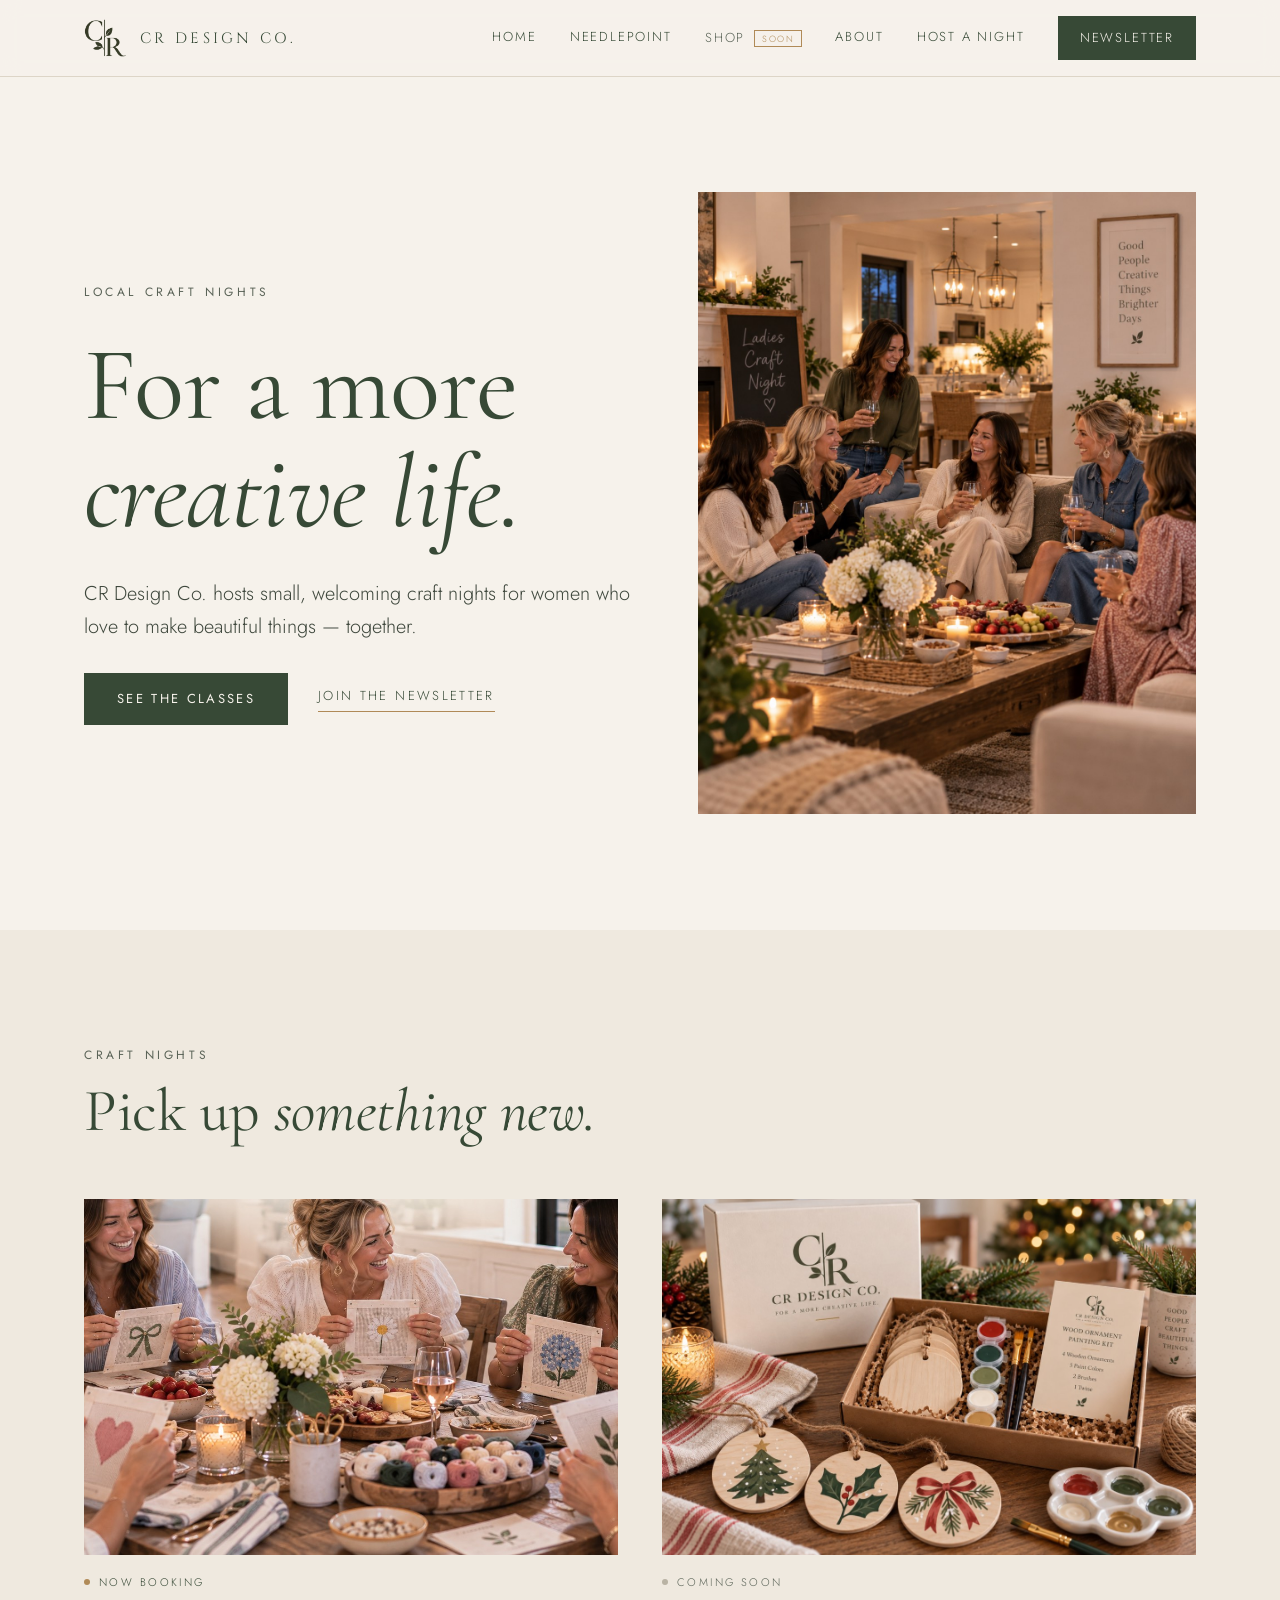
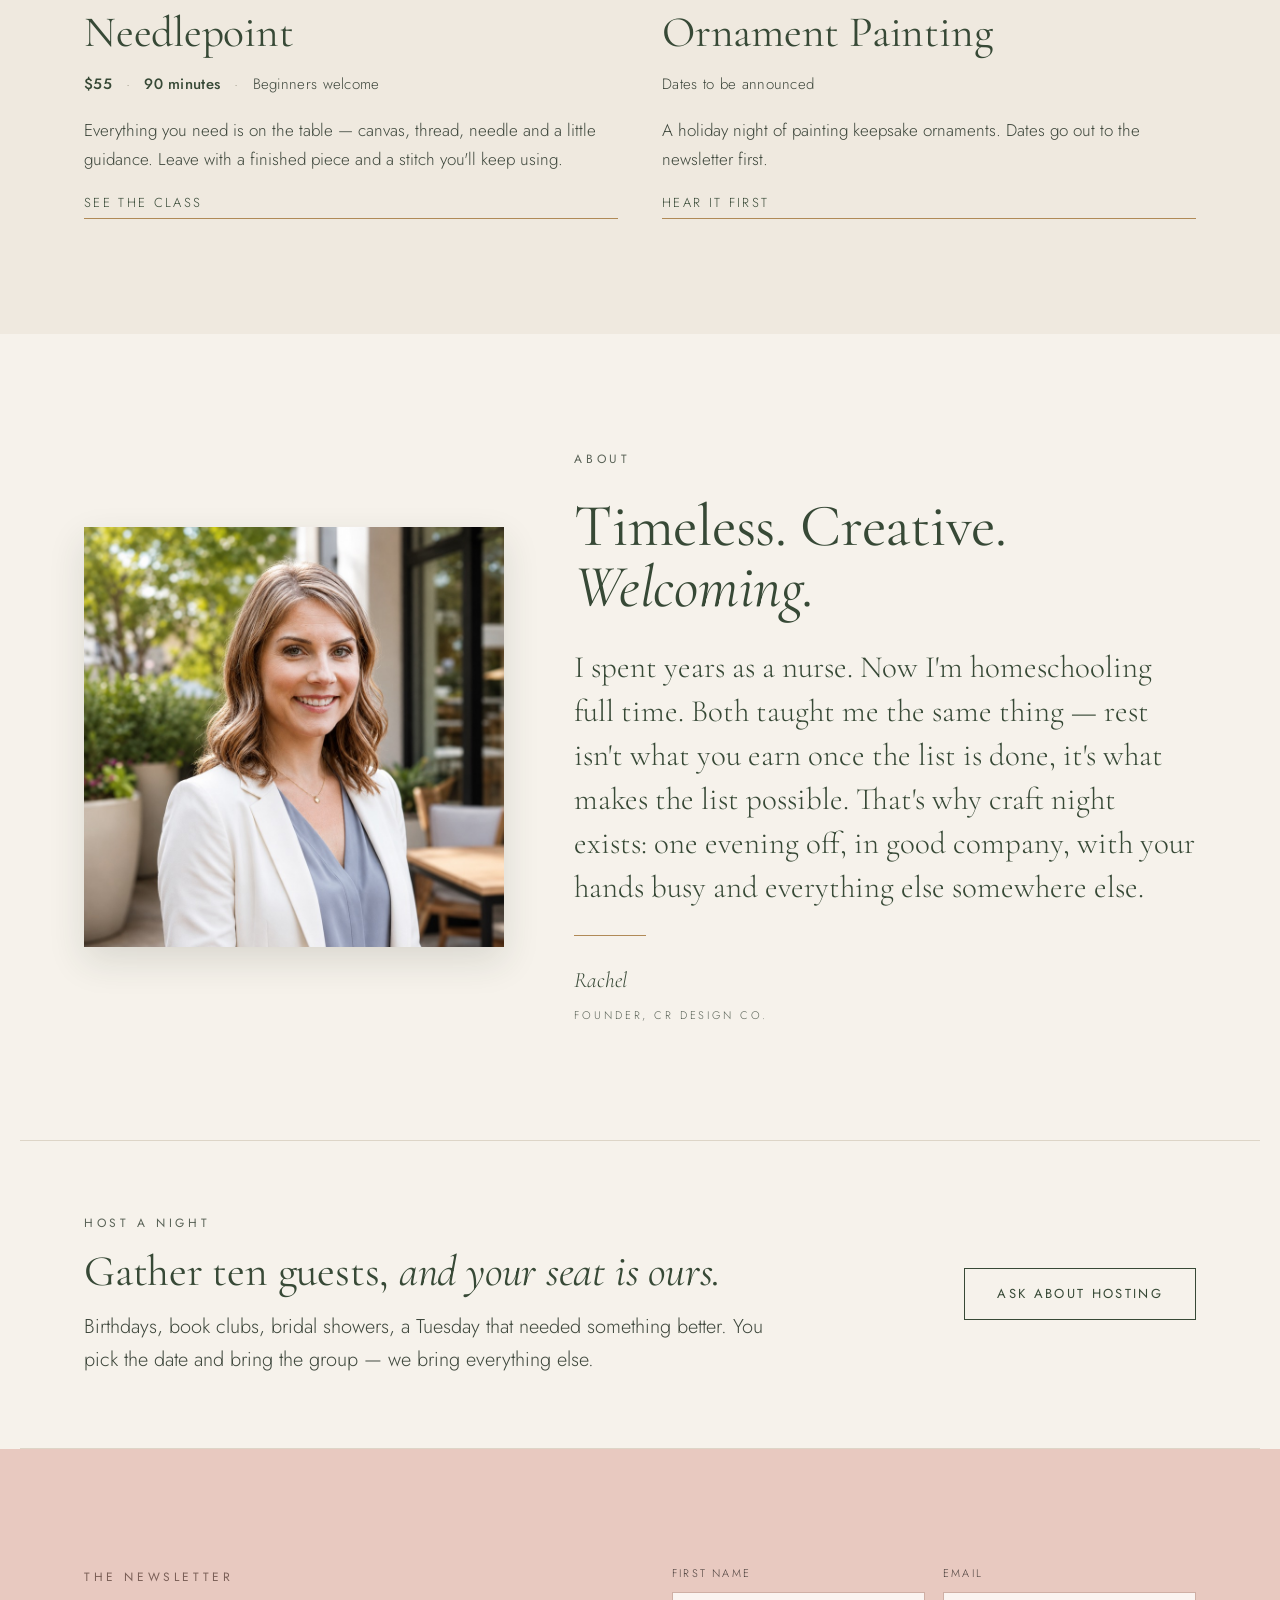
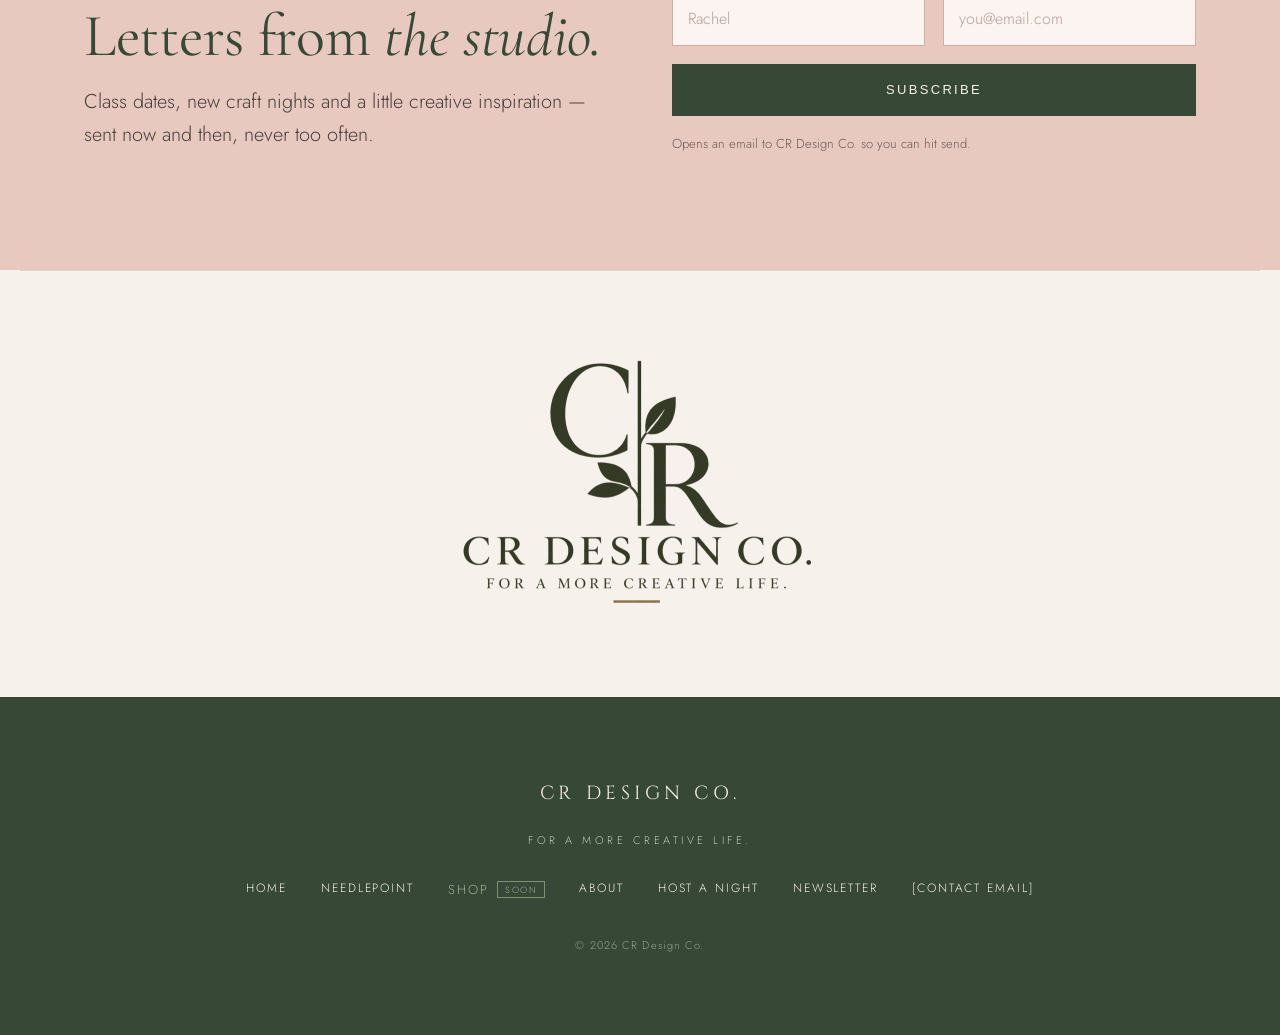
==== index.html @ 6b15c964 "Class is 90 minutes, not 2 hours Eight places, including both meta descriptions — those feed Google " ====
<!doctype html>
<html lang="en">
<head>
<meta charset="utf-8">
<meta name="viewport" content="width=device-width, initial-scale=1, viewport-fit=cover">
<meta name="description" content="CR Design Co. hosts small, welcoming craft nights for women who love to make beautiful things together. Needlepoint classes now booking.">
<link rel="icon" href="assets/logo-mark.png">
<meta property="og:title" content="CR Design Co.">
<meta property="og:description" content="Craft nights for a more creative life. Needlepoint classes now booking.">
<meta property="og:image" content="assets/logo-full.png">
<meta property="og:type" content="website">
<style>
  :root{
    color-scheme:light;
    padding-top:env(safe-area-inset-top,0px);
    padding-bottom:env(safe-area-inset-bottom,0px);
  }
  body{margin:0}
  img{max-width:100%}
  [hidden]{display:none!important}
</style>
<title>CR Design Co.</title>
<link rel="preconnect" href="https://fonts.googleapis.com">
<link rel="preconnect" href="https://fonts.gstatic.com" crossorigin>
<link rel="stylesheet" href="https://fonts.googleapis.com/css2?family=Cinzel:wght@400;500;600&family=Cormorant+Garamond:ital,wght@0,300;0,400;0,500;1,300;1,400&family=Jost:wght@300;400;500&display=swap">

<link rel="stylesheet" href="assets/site.css">
</head>
<body>
<header class="site-head">
  <div class="head-in">
    <a class="brand" href="index.html">
      <img src="assets/logo-mark.png" alt="CR Design Co.">
      <span>CR DESIGN CO.</span>
    </a>
    <nav class="nav" aria-label="Main">
      <a href="index.html" class="hide-sm">Home</a>
      <a href="needlepoint.html">Needlepoint</a>
      <span class="nav-soon hide-sm">Shop<span class="chip">Soon</span></span>
      <a href="index.html#about" class="hide-sm">About</a>
      <a href="needlepoint.html#host" class="hide-sm">Host a Night</a>
      <a href="#newsletter" class="btn-sm">Newsletter</a>
    </nav>
  </div>
</header>

<main id="top">

  <!-- HERO -->
  <section>
    <div class="wrap hero-grid">
      <div class="hero-copy">
        <p class="eyebrow">Local Craft Nights</p>
        <h1 class="display">For a more<br><em>creative life.</em></h1>
        <p class="lede">CR Design Co. hosts small, welcoming craft nights for women who
          love to make beautiful things — together.</p>
        <div class="hero-cta">
          <a class="btn" href="#craft-nights">See the classes</a>
          <a class="link-u" href="#newsletter">Join the newsletter</a>
        </div>
      </div>

      <div class="slot hero-slot filled">
        <img src="assets/home-hero.jpg"
             alt="Six women laughing together on sofas around a candlelit coffee table on a winter evening, wine and a cheese board between them, a chalkboard reading Ladies Craft Night by the fire">
      </div>
    </div>
  </section>

  <!-- CRAFT NIGHTS -->
  <section id="craft-nights" class="band-sand">
    <div class="wrap stack">
      <div class="head-block">
        <p class="eyebrow">Craft Nights</p>
        <h2 class="display">Pick up <em>something new.</em></h2>
      </div>

      <div class="cards">
        <a class="card" href="needlepoint.html">
          <div class="slot filled">
            <img src="assets/needlepoint-card.jpg"
                 alt="Women at a sunlit table holding up finished needlepoint canvases — a daisy, a bow, a hydrangea — beside a tray of wool bobbins, a candle and a cheese board">
          </div>
          <span class="status open"><span class="dot"></span>Now booking</span>
          <h3 class="display">Needlepoint</h3>
          <p class="meta"><b>$55</b> <i>·</i> <b>90 minutes</b> <i>·</i> Beginners welcome</p>
          <p>Everything you need is on the table — canvas, thread, needle and a little
            guidance. Leave with a finished piece and a stitch you'll keep using.</p>
          <span class="link-u">See the class</span>
        </a>

        <div class="card">
          <div class="slot filled">
            <img src="assets/ornament-kit.jpg"
                 alt="A CR Design Co. wood ornament painting kit: four blank wooden rounds on twine, pots of paint, brushes and a palette, with three finished ornaments painted with a tree, holly and a ribbon">
          </div>
          <span class="status soon"><span class="dot muted"></span>Coming soon</span>
          <h3 class="display">Ornament Painting</h3>
          <p class="meta">Dates to be announced</p>
          <p>A holiday night of painting keepsake ornaments. Dates go out to the
            newsletter first.</p>
          <a class="link-u" href="#newsletter">Hear it first</a>
        </div>
      </div>
    </div>
  </section>

  <!-- ABOUT -->
  <section id="about">
    <div class="wrap about-grid">
      <div class="portrait">
        <img src="assets/rachel.jpg" alt="Rachel, founder of CR Design Co.">
      </div>
      <div class="about-copy">
        <p class="eyebrow">About</p>
        <h2 class="display">Timeless. Creative. <em>Welcoming.</em></h2>
        <p class="quote">I spent years as a nurse. Now I'm homeschooling full time.
          Both taught me the same thing — rest isn't what you earn once the list is
          done, it's what makes the list possible. That's why craft night exists: one
          evening off, in good company, with your hands busy and everything else
          somewhere else.</p>
        <hr class="rule">
        <p class="sig">Rachel
          <small>Founder, CR Design Co.</small>
        </p>
      </div>
    </div>
  </section>

  <!-- HOST -->
  <section id="host" style="padding-block:0">
    <div class="wrap host">
      <div class="host-copy">
        <p class="eyebrow">Host a Night</p>
        <h3 class="display">Gather ten guests, <em>and your seat is ours.</em></h3>
        <p class="lede">Birthdays, book clubs, bridal showers, a Tuesday that needed
          something better. You pick the date and bring the group — we bring everything
          else.</p>
      </div>
      <a class="btn btn-ghost" href="needlepoint.html#host">Ask about hosting</a>
    </div>
  </section>

  <!-- NEWSLETTER -->
  <section id="newsletter" class="band-blush">
    <div class="wrap news-grid">
      <div class="news-copy">
        <p class="eyebrow">The Newsletter</p>
        <h2 class="display">Letters from <em>the studio.</em></h2>
        <p class="lede">Class dates, new craft nights and a little creative inspiration —
          sent now and then, never too often.</p>
      </div>

      <form id="join-form" novalidate>
        <div class="field-row">
          <label for="f-name">First name
            <input id="f-name" name="name" type="text" autocomplete="given-name" placeholder="Rachel">
          </label>
          <label for="f-email">Email
            <input id="f-email" name="email" type="email" autocomplete="email" placeholder="you@email.com">
          </label>
        </div>
        <button class="btn" type="submit" id="f-submit">Subscribe</button>
        <p class="form-note" id="f-note">Opens an email to CR Design Co. so you can hit send.</p>
      </form>
    </div>
  </section>

  <div class="wrap logo-band">
    <img src="assets/logo-full.png" alt="CR Design Co. — For a more creative life.">
  </div>
</main>

<footer class="site-foot">
  <div class="foot-in">
    <span class="foot-mark">CR DESIGN CO.</span>
    <span class="foot-tag">For a more creative life.</span>
    <nav class="foot-nav" aria-label="Footer">
      <a href="index.html">Home</a>
      <a href="needlepoint.html">Needlepoint</a>
      <span class="nav-soon">Shop<span class="chip">Soon</span></span>
      <a href="index.html#about">About</a>
      <a href="needlepoint.html#host">Host a Night</a>
      <a href="#newsletter">Newsletter</a>
      <a href="mailto:hello@example.com" id="foot-mail">[CONTACT EMAIL]</a>
    </nav>
    <p class="foot-fine">© <span id="yr">2026</span> CR Design Co.</p>
  </div>
</footer>

<script src="assets/forms.js"></script>
</body>
</html>
---- assets/site.css ----
:root{
  --ink:#374936;        /* the green from the logo */
  --ink-deep:#2B3629;
  --ink-soft:#5A6357;
  --body:#3E473C;
  --cream:#F6F2EB;      /* page ground */
  --sand:#EFE9DF;       /* alternating band */
  --sand-deep:#E4DCCB;
  --blush:#E8C9C0;
  --blush-pale:#F4E3DE;
  --brass:#B08A57;      /* the rule under the logo */
  --line:#DDD5C7;
  --maxw:1240px;
  --gut:clamp(20px,5vw,96px);
}

*{box-sizing:border-box}
html{scroll-behavior:smooth}
@media (prefers-reduced-motion:reduce){
  html{scroll-behavior:auto}
  *,*::before,*::after{animation-duration:.001s!important;transition-duration:.001s!important}
}
body{
  margin:0;
  background:var(--cream);
  color:var(--body);
  font-family:'Jost','Helvetica Neue',Arial,sans-serif;
  font-weight:300;
  font-size:17px;
  line-height:1.7;
  -webkit-font-smoothing:antialiased;
}
img{max-width:100%;display:block}
a{color:inherit}

/* ---------- type ---------- */
.display{
  font-family:'Cormorant Garamond',Georgia,'Times New Roman',serif;
  font-weight:400;
  color:var(--ink);
  line-height:1.03;
  text-wrap:balance;
  margin:0;
  letter-spacing:-.005em;
}
.display em{font-style:italic}
h1.display{font-size:clamp(46px,8.4vw,104px)}
h2.display{font-size:clamp(34px,5.4vw,60px)}
h3.display{font-size:clamp(28px,3.4vw,44px)}
.eyebrow{
  font-size:12px;
  letter-spacing:.3em;
  text-transform:uppercase;
  color:var(--ink-soft);
  font-weight:400;
  margin:0;
}
.lede{font-size:clamp(18px,2vw,20px);line-height:1.65;max-width:34em;margin:0}
p{margin:0}
.rule{width:72px;height:1px;background:var(--brass);border:0;margin:0}

/* ---------- layout ---------- */
.wrap{max-width:var(--maxw);margin:0 auto;padding-inline:var(--gut)}
section{padding-block:clamp(64px,9vw,120px)}
.band-sand{background:var(--sand)}
.band-blush{background:var(--blush)}

/* ---------- header ---------- */
.site-head{
  position:sticky;
  top:env(safe-area-inset-top,0px);
  z-index:50;
  background:rgba(246,242,235,.93);
  backdrop-filter:blur(10px);
  -webkit-backdrop-filter:blur(10px);
  border-bottom:1px solid var(--line);
}
.head-in{
  max-width:var(--maxw);margin:0 auto;padding-inline:var(--gut);
  min-height:76px;
  display:flex;align-items:center;justify-content:space-between;gap:24px;
}
.brand{display:flex;align-items:center;gap:13px;text-decoration:none;color:var(--ink);flex-shrink:0}
.brand img{height:38px;width:auto;mix-blend-mode:multiply}
.brand span{
  font-family:'Cinzel',Georgia,serif;font-size:15px;letter-spacing:.22em;
  white-space:nowrap;line-height:1;
}
.nav{display:flex;align-items:center;gap:clamp(18px,2.6vw,38px)}
.nav a{
  font-size:13px;letter-spacing:.14em;text-transform:uppercase;
  text-decoration:none;color:var(--ink);
  display:inline-flex;align-items:center;min-height:44px;
  border-bottom:1px solid transparent;
}
.nav a:hover{border-bottom-color:var(--brass)}
.nav a:focus-visible,a:focus-visible,button:focus-visible,input:focus-visible{
  outline:2px solid var(--brass);outline-offset:3px;border-radius:1px;
}
.nav .btn-sm{
  background:var(--ink);color:var(--cream);padding:0 22px;border-bottom:0;
  min-height:44px;
}

/* A nav item for something that isn't live yet. Deliberately NOT an <a>: a
   placeholder href would 404 the moment a visitor clicked it. When the shop
   opens, swap the <span class="nav-soon"> for <a href="…"> and delete the
   chip — no other change needed. */
.nav-soon{
  display:inline-flex;align-items:center;gap:9px;
  font-size:13px;letter-spacing:.14em;text-transform:uppercase;
  color:var(--ink-soft);cursor:default;user-select:none;
  min-height:44px;white-space:nowrap;
}
.chip{
  font-size:9px;letter-spacing:.16em;text-transform:uppercase;
  border:1px solid var(--brass);color:var(--brass);
  padding:3px 7px;line-height:1;
}
.foot-nav .nav-soon{color:#9FB094;min-height:0}
.foot-nav .chip{border-color:#7E9070;color:#9FB094}
.nav .btn-sm:hover{background:var(--ink-deep);border-bottom-color:transparent}
@media (max-width:820px){
  /* the header row is full at phone width; these move to the footer nav */
  .nav a.hide-sm,.nav .hide-sm{display:none}
  .brand span{display:none}
  .brand img{height:42px}
}

/* ---------- buttons ---------- */
.btn{
  display:inline-flex;align-items:center;justify-content:center;
  min-height:52px;padding:0 32px;
  background:var(--ink);color:var(--cream);text-decoration:none;
  font-size:13px;letter-spacing:.18em;text-transform:uppercase;font-weight:400;
  border:1px solid var(--ink);cursor:pointer;
  transition:background .2s ease,color .2s ease;
}
.btn:hover{background:var(--ink-deep);border-color:var(--ink-deep)}
.btn-ghost{background:transparent;color:var(--ink)}
.btn-ghost:hover{background:var(--ink);color:var(--cream)}
.link-u{
  font-size:13px;letter-spacing:.18em;text-transform:uppercase;color:var(--ink);
  text-decoration:none;border-bottom:1px solid var(--brass);padding-bottom:4px;
  display:inline-block;
}
.link-u:hover{border-bottom-color:var(--ink)}

/* ---------- photo slots ---------- */
.slot{
  position:relative;
  background:
    linear-gradient(140deg,var(--sand-deep) 0%,var(--sand) 45%,var(--blush-pale) 100%);
  border:1px solid var(--line);
  display:flex;flex-direction:column;align-items:center;justify-content:center;
  gap:14px;text-align:center;padding:28px;
  color:var(--ink-soft);
  max-width:100%;
}
.slot svg{opacity:.3}
.slot .tag{
  font-size:10px;letter-spacing:.26em;text-transform:uppercase;
  border:1px solid var(--brass);color:var(--brass);padding:5px 11px;
}
.slot .cap{font-size:13px;letter-spacing:.06em;max-width:24ch;line-height:1.5}

/* A slot holding a real photo. Keeps every sizing rule above — the aspect
   ratios, the absolute insets in the class-page hero — and just swaps the
   placeholder treatment for the image, cropped to fill rather than squashed. */
.slot.filled{
  display:block;padding:0;border:0;overflow:hidden;
  background:var(--sand-deep);
}
.slot.filled img{width:100%;height:100%;object-fit:cover;display:block}

/* ---------- hero ---------- */
.hero-grid{
  display:grid;grid-template-columns:1.05fr .95fr;gap:clamp(36px,5vw,72px);
  align-items:center;
}
.hero-copy{display:flex;flex-direction:column;gap:clamp(20px,2.4vw,30px);align-items:flex-start}
.hero-cta{display:flex;flex-wrap:wrap;align-items:center;gap:20px 30px}
.hero-slot{aspect-ratio:4/5;min-height:320px}
@media (max-width:860px){
  .hero-grid{grid-template-columns:1fr}
  .hero-slot{aspect-ratio:4/3;min-height:240px;order:-1}
}

/* ---------- class cards ---------- */
.stack{display:flex;flex-direction:column;gap:clamp(36px,5vw,56px)}
.head-block{display:flex;flex-direction:column;gap:16px;align-items:flex-start}
.cards{display:grid;grid-template-columns:repeat(2,minmax(0,1fr));gap:clamp(28px,4vw,44px)}
@media (max-width:760px){.cards{grid-template-columns:1fr}}
.card{display:flex;flex-direction:column;gap:18px;text-decoration:none;color:var(--body)}
.card .slot{aspect-ratio:3/2}   /* 6:4 */
.card .status{
  font-size:11px;letter-spacing:.22em;text-transform:uppercase;
  display:inline-flex;align-items:center;gap:9px;
}
.card .status.open{color:var(--ink)}
.card .status.soon{color:var(--ink-soft)}
.dot{width:6px;height:6px;border-radius:50%;background:var(--brass);flex:none}
.dot.muted{background:#B9B3A4}
.card h3{margin:0}
.meta{
  font-size:15px;letter-spacing:.02em;color:var(--body);
  display:flex;flex-wrap:wrap;gap:6px 14px;align-items:baseline;
  font-variant-numeric:tabular-nums;
}
.meta b{font-weight:500;color:var(--ink)}
.meta i{font-style:normal;color:#9A9384}

/* ---------- about ---------- */
.about-grid{
  display:grid;grid-template-columns:minmax(0,420px) minmax(0,1fr);
  gap:clamp(36px,5.5vw,80px);align-items:center;
}
/* The portrait used to carry an offset brass frame drawn with ::after at
   z-index:-1. That was a bug: .portrait never established a stacking context,
   so instead of sitting behind the photo the frame's top and left edges drew
   across it. Dropped in favour of a plain photo with a little lift — no
   stacking games, renders the same everywhere. */
.portrait{position:relative;max-width:420px;width:100%}
.portrait img{
  width:100%;height:auto;display:block;
  filter:saturate(.94);
  box-shadow:0 14px 34px rgba(43,54,41,.14);
}
.about-copy{display:flex;flex-direction:column;gap:26px;align-items:flex-start}
.about-copy .quote{
  font-family:'Cormorant Garamond',Georgia,serif;
  font-size:clamp(23px,2.7vw,31px);line-height:1.42;color:var(--ink);font-weight:300;
  max-width:26em;
}
.sig{
  font-family:'Cormorant Garamond',Georgia,serif;font-style:italic;
  font-size:22px;color:var(--ink);
}
.sig small{
  display:block;font-family:'Jost',sans-serif;font-style:normal;
  font-size:11px;letter-spacing:.26em;text-transform:uppercase;color:var(--ink-soft);
  margin-top:6px;
}
@media (max-width:820px){
  .about-grid{grid-template-columns:1fr}
  .portrait{max-width:340px}
}

/* ---------- host ---------- */
.host{
  display:grid;grid-template-columns:1fr auto;gap:clamp(28px,4vw,64px);
  align-items:center;
  border-top:1px solid var(--line);border-bottom:1px solid var(--line);
  padding-block:clamp(44px,6vw,72px);
}
@media (max-width:760px){.host{grid-template-columns:1fr}}
.host-copy{display:flex;flex-direction:column;gap:16px;align-items:flex-start}

/* ---------- newsletter ---------- */
.news-grid{
  display:grid;grid-template-columns:repeat(2,minmax(0,1fr));
  gap:clamp(34px,5vw,88px);align-items:center;
}
@media (max-width:820px){.news-grid{grid-template-columns:1fr}}
.news-copy{display:flex;flex-direction:column;gap:18px;align-items:flex-start}
.band-blush .eyebrow{color:#7A5F57}
.band-blush .lede{color:#4A3F3B}
form{display:flex;flex-direction:column;gap:18px}
.field-row{display:grid;grid-template-columns:repeat(2,minmax(0,1fr));gap:18px}
@media (max-width:480px){.field-row{grid-template-columns:1fr}}
label{
  display:flex;flex-direction:column;gap:9px;
  font-size:11px;letter-spacing:.2em;text-transform:uppercase;color:#4A3F3B;
}
input{
  height:54px;border:1px solid #CFAFA5;background:#FBF4F1;
  padding:0 15px;font-family:'Jost',sans-serif;font-size:16px;font-weight:300;
  color:var(--ink-deep);border-radius:0;
}
input::placeholder{color:#B49E97}
.form-note{font-size:13px;line-height:1.6;color:#6B5A55;margin:0}
.form-note a{color:#4A3F3B}

/* ---------- logo band + footer ---------- */
.logo-band{
  display:flex;justify-content:center;
  padding-block:clamp(56px,7vw,86px);
  border-top:1px solid var(--line);
}
.logo-band img{width:min(360px,72vw);height:auto;mix-blend-mode:multiply}
.site-foot{
  background:var(--ink);color:var(--cream);
  padding-block:clamp(56px,7vw,80px);
}
.foot-in{
  max-width:var(--maxw);margin:0 auto;padding-inline:var(--gut);
  display:flex;flex-direction:column;align-items:center;gap:22px;text-align:center;
}
.foot-mark{font-family:'Cinzel',Georgia,serif;font-size:19px;letter-spacing:.24em;color:var(--cream)}
.foot-tag{font-size:11px;letter-spacing:.32em;text-transform:uppercase;color:#C2CBB8}
.foot-nav{
  display:flex;flex-wrap:wrap;justify-content:center;gap:12px 34px;margin-top:6px;
}
.foot-nav a{
  font-size:12px;letter-spacing:.16em;text-transform:uppercase;
  color:var(--cream);text-decoration:none;
  border-bottom:1px solid transparent;padding-bottom:3px;
}
.foot-nav a:hover{border-bottom-color:var(--brass)}
.foot-fine{font-size:11px;letter-spacing:.1em;color:#96A38D;margin-top:12px}
.site-foot a:focus-visible{outline-color:var(--brass)}

/* clearly-marked things the owner still needs to fill in */
.fill{
  background:rgba(176,138,87,.16);
  box-shadow:0 1px 0 rgba(176,138,87,.55);
  padding:0 3px;
}

/* ==========================================================================
   Needlepoint class page
   ========================================================================== */

/* --- hero: big photo with a smaller one overlapping its lower-left --- */
.hero-stack{position:relative;min-height:560px}
.hero-stack .slot.primary{position:absolute;inset:0 0 0 clamp(0px,5vw,64px)}
.hero-stack .slot.inset{
  position:absolute;left:0;bottom:48px;width:min(230px,38%);aspect-ratio:4/5;
  background:linear-gradient(150deg,var(--blush) 0%,var(--blush-pale) 100%);
  border-color:#D9B8AF;
}
.hero-stack .slot.inset .tag{border-color:#A9776A;color:#8A5F53}
.hero-stack .slot.inset .cap{color:#7A5F57}
/* Once it holds a photo, the inset sits directly on top of another photo —
   without a border the two run together. A cream mat plus a soft shadow reads
   as a separate card laid over the first, the way the composition intends. */
.hero-stack .slot.inset.filled{
  border:clamp(5px,1.1vw,9px) solid var(--cream);
  box-shadow:0 10px 28px rgba(43,54,41,.22);
}
@media (max-width:860px){
  /* keep the desktop composition rather than setting the two side by side:
     full-width photo with the small panel overlapping its lower-left corner.
     Side-by-side shrank the hero photo to ~200px, which is too small to read. */
  .hero-stack{min-height:0;position:relative}
  .hero-stack .slot.primary{position:static;inset:auto;aspect-ratio:4/3;width:100%}
  .hero-stack .slot.inset{left:14px;bottom:14px;width:34%;max-width:140px}
}

/* --- the $55 / 90 min / Level 1 bar under the headline --- */
.statbar{
  display:flex;flex-wrap:wrap;align-items:stretch;gap:clamp(18px,3vw,28px);
  padding-block:22px;border-top:1px solid var(--line);border-bottom:1px solid var(--line);
  max-width:520px;width:100%;
}
.stat{display:flex;flex-direction:column;gap:3px}
.stat b{
  font-family:'Cormorant Garamond',Georgia,serif;font-weight:400;
  font-size:clamp(30px,4vw,40px);color:var(--ink);line-height:1;
  font-variant-numeric:tabular-nums;
}
.stat span{font-size:11px;letter-spacing:.2em;text-transform:uppercase;color:var(--ink-soft)}
.stat-div{width:1px;background:var(--brass);align-self:center;height:46px;flex:none}
@media (max-width:420px){.stat-div{display:none}.statbar{gap:20px 26px}}

/* --- class spec: label / value rows --- */
.spec{display:flex;flex-direction:column}
.spec div{
  display:grid;grid-template-columns:170px minmax(0,1fr);gap:10px 24px;
  padding-block:24px;border-top:1px solid #D3CABB;align-items:baseline;
}
.spec div:last-child{border-bottom:1px solid #D3CABB}
.spec dt{font-size:12px;letter-spacing:.22em;text-transform:uppercase;color:var(--ink-soft);margin:0}
.spec dd{
  font-family:'Cormorant Garamond',Georgia,serif;font-weight:400;
  font-size:clamp(21px,2.4vw,28px);line-height:1.3;color:var(--ink);margin:0;
}
@media (max-width:620px){.spec div{grid-template-columns:1fr;padding-block:20px}}

/* --- dark green band (host section) --- */
.band-dark{background:var(--ink);color:var(--cream)}
.band-dark .display{color:var(--cream)}
.band-dark .display em{color:var(--blush)}
.band-dark .eyebrow{color:#C2CBB8}
.band-dark .lede{color:#DAE0D2}
.host-grid{
  display:grid;grid-template-columns:repeat(2,minmax(0,1fr));
  gap:clamp(36px,5vw,88px);align-items:start;
}
@media (max-width:900px){.host-grid{grid-template-columns:1fr}}
.host-intro{display:flex;flex-direction:column;gap:26px;align-items:flex-start}

/* --- the three host steps. Numbered because the order is real. --- */
.steps{display:flex;flex-direction:column;max-width:520px;width:100%;margin-top:4px}
.steps li{
  display:grid;grid-template-columns:34px minmax(0,1fr);gap:8px 26px;
  padding-block:22px;border-top:1px solid rgba(246,242,235,.2);
  list-style:none;align-items:start;
}
.steps li:last-child{border-bottom:1px solid rgba(246,242,235,.2)}
.steps .n{
  font-family:'Cormorant Garamond',Georgia,serif;font-style:italic;
  font-size:32px;line-height:1;color:var(--brass);grid-row:span 2;
}
.steps b{font-size:14px;letter-spacing:.14em;text-transform:uppercase;font-weight:400;color:var(--cream)}
.steps span{font-size:16px;color:#DAE0D2;line-height:1.6}
.steps ol,.steps{padding:0;margin:0}

/* --- form on a cream card, sitting on the dark band --- */
.form-card{
  background:var(--cream);color:var(--ink-deep);
  padding:clamp(28px,4vw,52px);
  display:flex;flex-direction:column;gap:20px;
}
.form-card h3{margin:0}
/* the form card sits on the dark band but is cream itself, so it has to opt
   back out of .band-dark's light-on-dark text colors */
.form-card .display,
.form-card .display em{color:var(--ink)}
.form-card .eyebrow{color:var(--ink-soft)}
.form-card .sub{font-size:15px;color:var(--ink-soft);margin:0}
.form-card label{color:var(--body)}
.form-card input,.form-card select{
  height:50px;border:1px solid #C7BEAF;background:#FFFDF9;
  padding:0 14px;font-family:'Jost',sans-serif;font-size:16px;font-weight:300;
  color:var(--ink-deep);border-radius:0;width:100%;
}
.form-card select{appearance:none;padding-right:38px;cursor:pointer;
  background-image:linear-gradient(45deg,transparent 50%,var(--ink-soft) 50%),
                   linear-gradient(135deg,var(--ink-soft) 50%,transparent 50%);
  background-position:calc(100% - 20px) 22px,calc(100% - 14px) 22px;
  background-size:6px 6px,6px 6px;background-repeat:no-repeat;
}
.check{
  flex-direction:row;align-items:center;gap:12px;min-height:44px;
  font-size:15px;letter-spacing:0;text-transform:none;font-weight:300;color:var(--body);
}
.check input{width:20px;height:20px;height:20px;accent-color:var(--ink);flex:none}

/* --- "save me a seat" split --- */
.seat-grid{
  display:grid;grid-template-columns:repeat(2,minmax(0,1fr));
  gap:clamp(34px,5vw,88px);align-items:center;
}
@media (max-width:860px){.seat-grid{grid-template-columns:1fr}}
.seat-grid .slot{aspect-ratio:4/5;min-height:300px}
.seat-copy{display:flex;flex-direction:column;gap:22px;align-items:flex-start;width:100%}
.seat-copy form{width:100%;max-width:520px}

/* --- coming soon, three across --- */
.soon-head{
  display:flex;flex-wrap:wrap;align-items:flex-end;justify-content:space-between;
  gap:22px 40px;
}
.trio{display:grid;grid-template-columns:repeat(3,minmax(0,1fr));gap:clamp(22px,3vw,32px)}
@media (max-width:860px){.trio{grid-template-columns:1fr 1fr}}
@media (max-width:560px){.trio{grid-template-columns:1fr}}
.trio .slot{aspect-ratio:4/3}
.trio article{display:flex;flex-direction:column;gap:16px}
.trio h3{margin:0;font-size:clamp(24px,2.6vw,34px)}
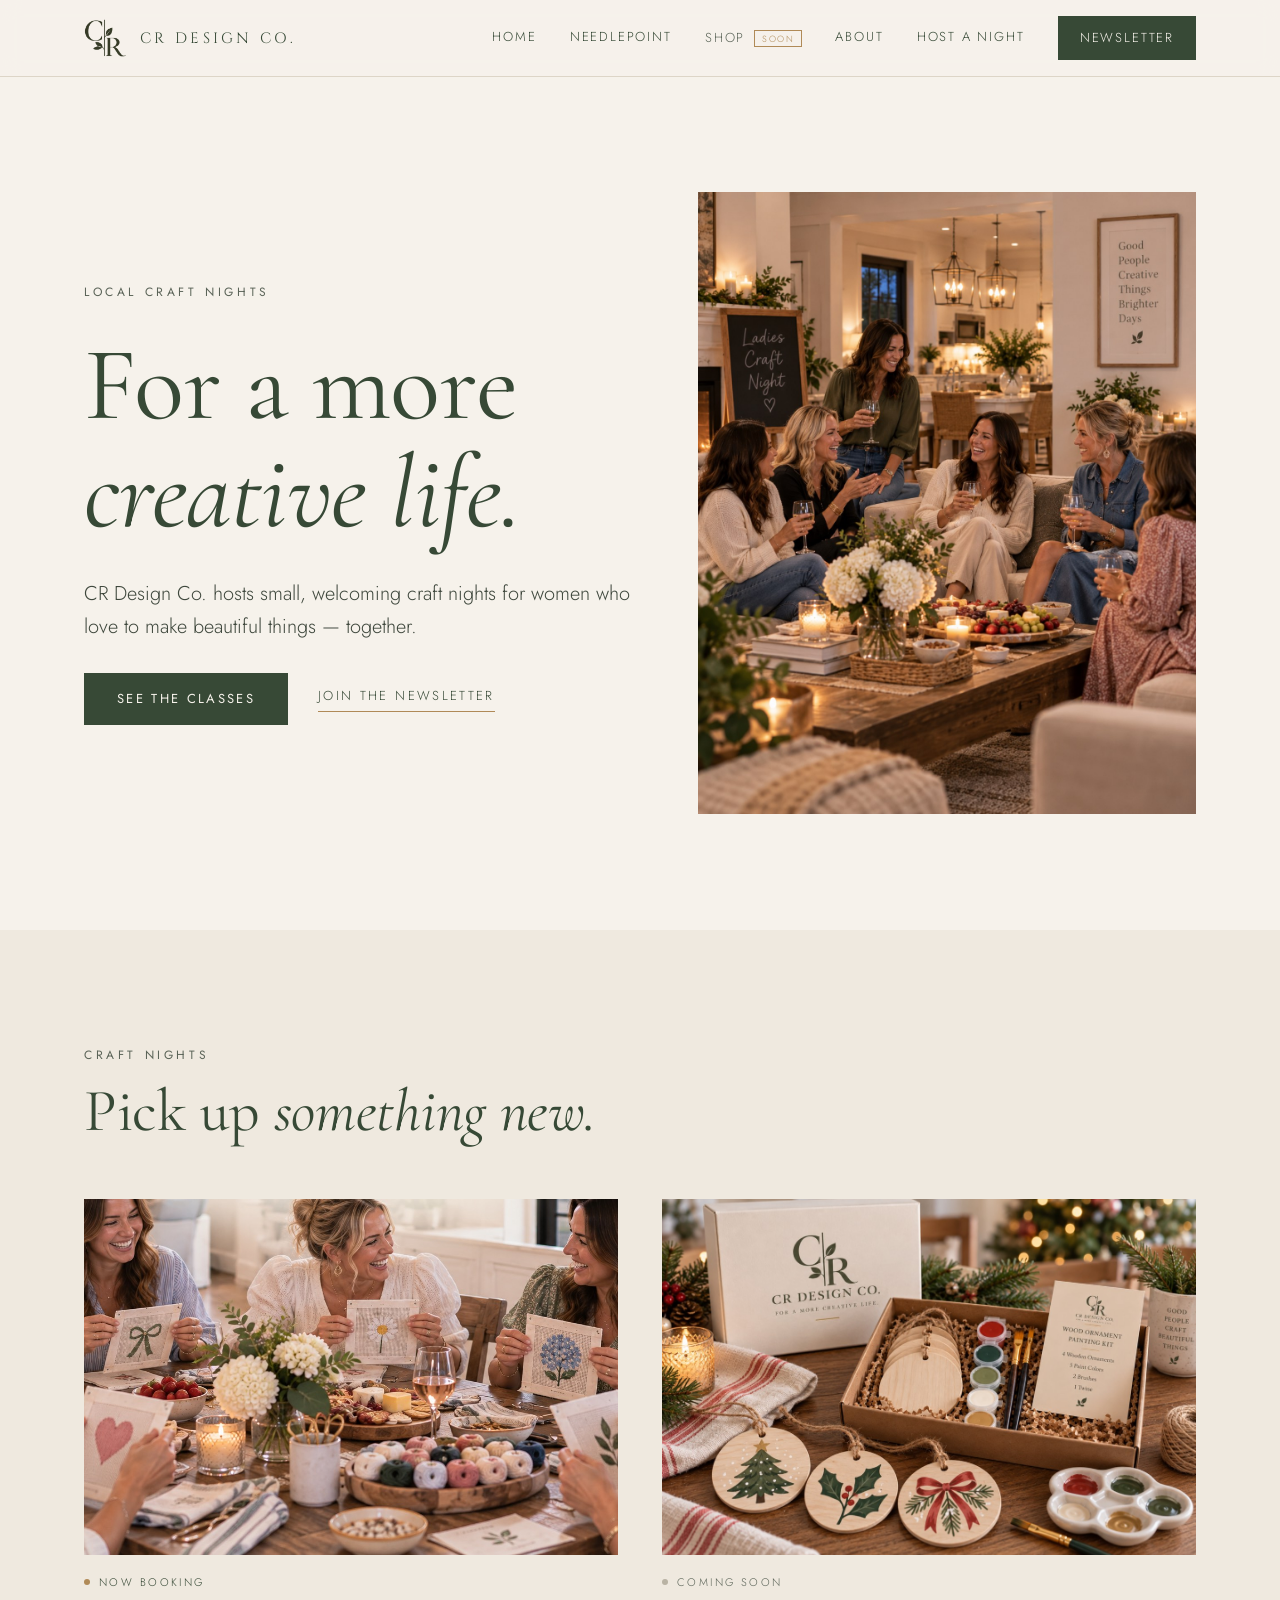
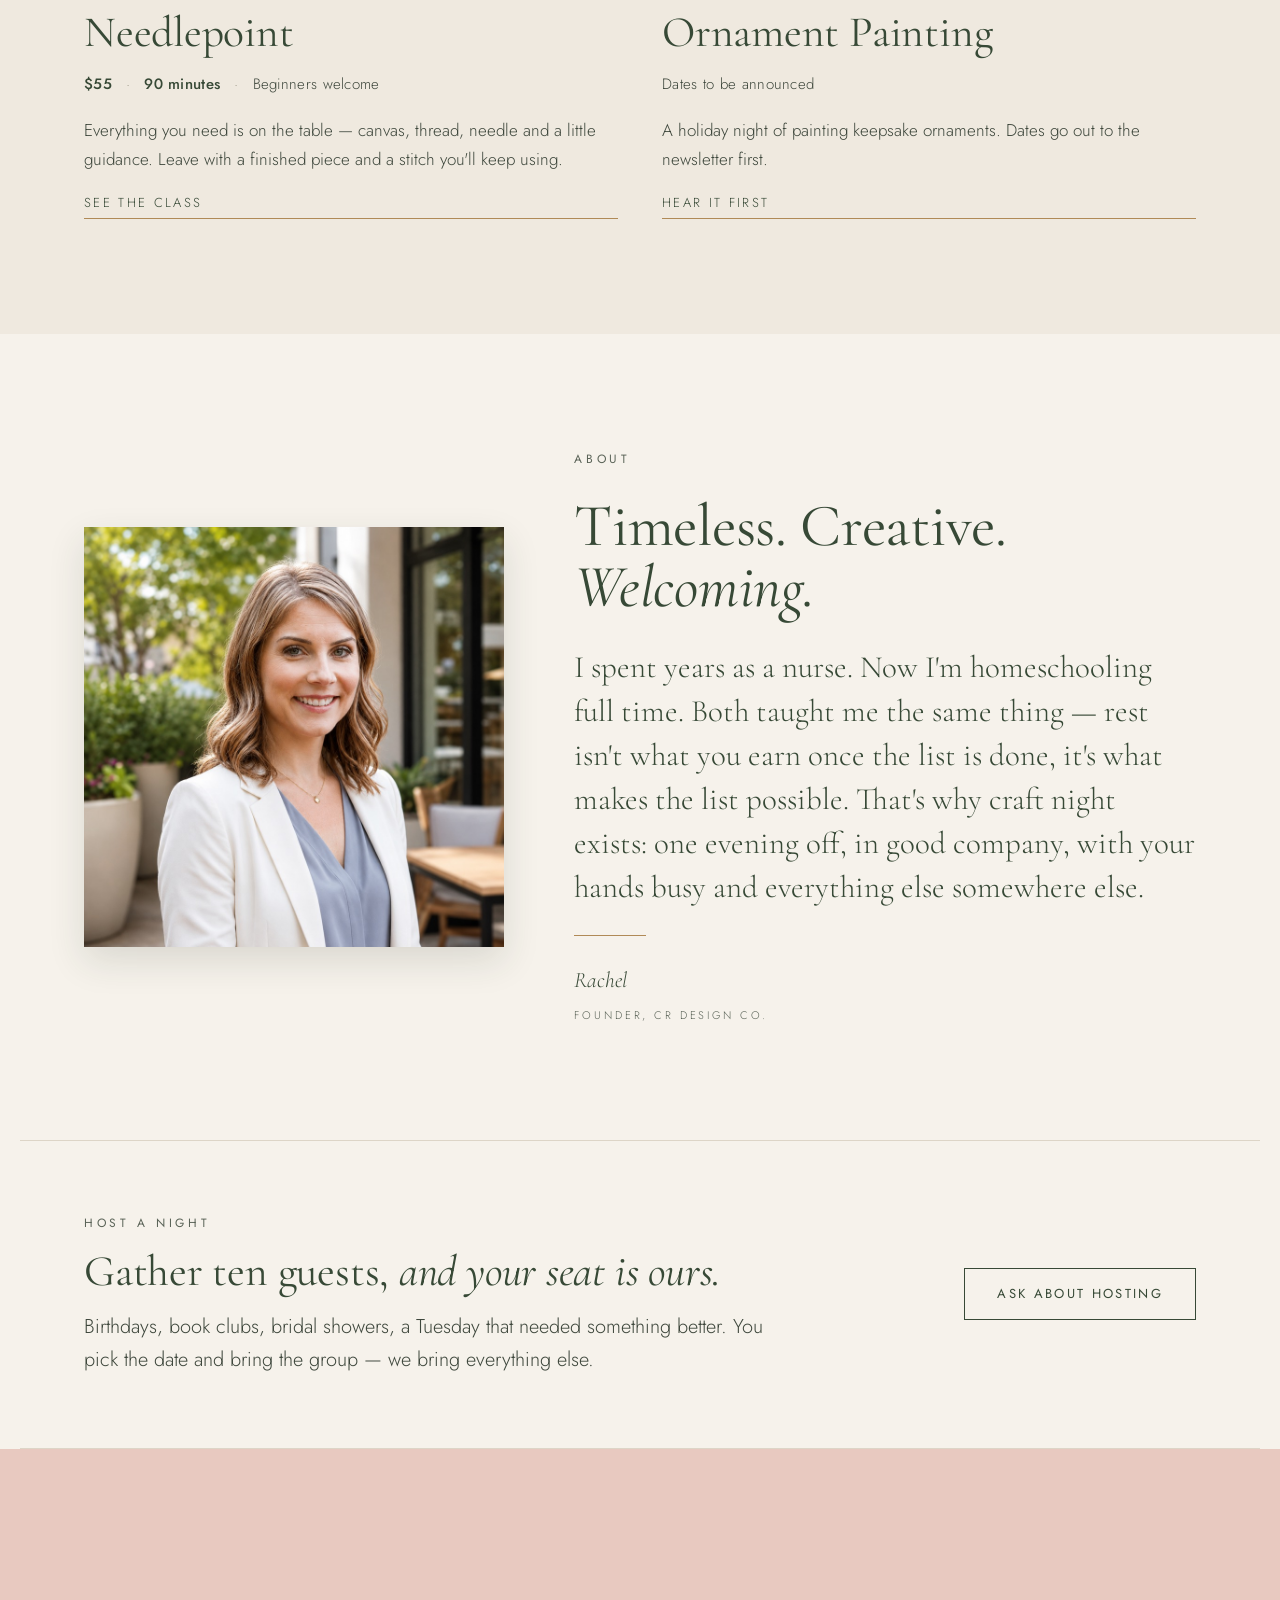
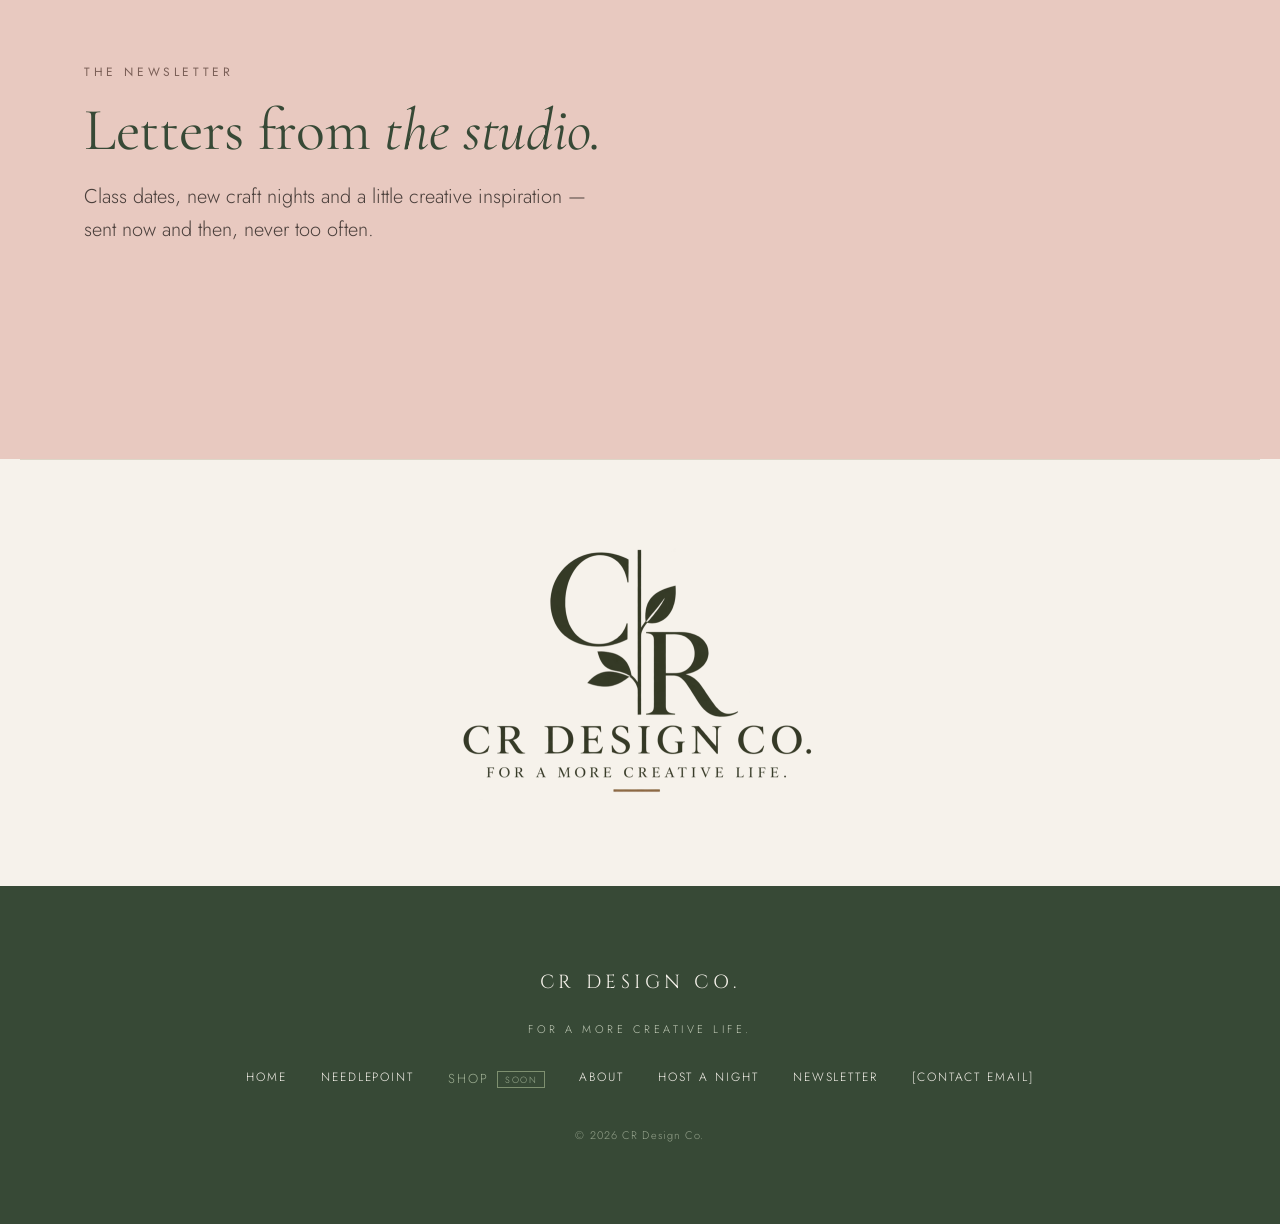
==== commit 6c43b0e6: "Newsletter now posts to GHL; fill in what the class includes The newsletter form on both pages is re" ====
--- a/index.html
+++ b/index.html
@@ -151,18 +151,22 @@
           sent now and then, never too often.</p>
       </div>
 
-      <form id="join-form" novalidate>
-        <div class="field-row">
-          <label for="f-name">First name
-            <input id="f-name" name="name" type="text" autocomplete="given-name" placeholder="Rachel">
-          </label>
-          <label for="f-email">Email
-            <input id="f-email" name="email" type="email" autocomplete="email" placeholder="you@email.com">
-          </label>
-        </div>
-        <button class="btn" type="submit" id="f-submit">Subscribe</button>
-        <p class="form-note" id="f-note">Opens an email to CR Design Co. so you can hit send.</p>
-      </form>
+      <div class="ghl-embed">
+        <iframe
+          src="https://api.osqii.com/widget/form/UCTZlNsfHqGjz9gPD2ir"
+          id="inline-UCTZlNsfHqGjz9gPD2ir"
+          title="Join the CR Design Co. newsletter"
+          data-layout="{'id':'INLINE'}"
+          data-trigger-type="alwaysShow"
+          data-activation-type="alwaysActivated"
+          data-deactivation-type="neverDeactivate"
+          data-form-name="Form 1"
+          data-height="230"
+          data-layout-iframe-id="inline-UCTZlNsfHqGjz9gPD2ir"
+          data-form-id="UCTZlNsfHqGjz9gPD2ir"
+          data-cookie-consent="true"
+          data-cookie-consent-provider="auto"></iframe>
+      </div>
     </div>
   </section>
 
@@ -189,5 +193,6 @@
 </footer>
 
 <script src="assets/forms.js"></script>
+<script src="https://api.osqii.com/js/form_embed.js"></script>
 </body>
 </html>
--- a/assets/site.css
+++ b/assets/site.css
@@ -281,6 +281,19 @@
 .form-note{font-size:13px;line-height:1.6;color:#6B5A55;margin:0}
 .form-note a{color:#4A3F3B}
 
+/* GHL newsletter form, embedded as an iframe. Its interior is styled inside
+   GHL (Advanced -> Custom CSS) — nothing here can reach across the iframe
+   boundary. This only sizes the box it sits in. */
+.ghl-embed{width:100%;max-width:560px}
+.ghl-embed iframe{
+  /* GHL's resize script measures before the webfont lands and comes up a few
+     pixels short, which scrolls the button out of view. min-height beats the
+     inline height it sets; the slack is invisible once the form's own panel
+     is transparent. */
+  width:100%;min-height:380px;border:0;display:block;
+  background:transparent;color-scheme:normal;
+}
+
 /* ---------- logo band + footer ---------- */
 .logo-band{
   display:flex;justify-content:center;
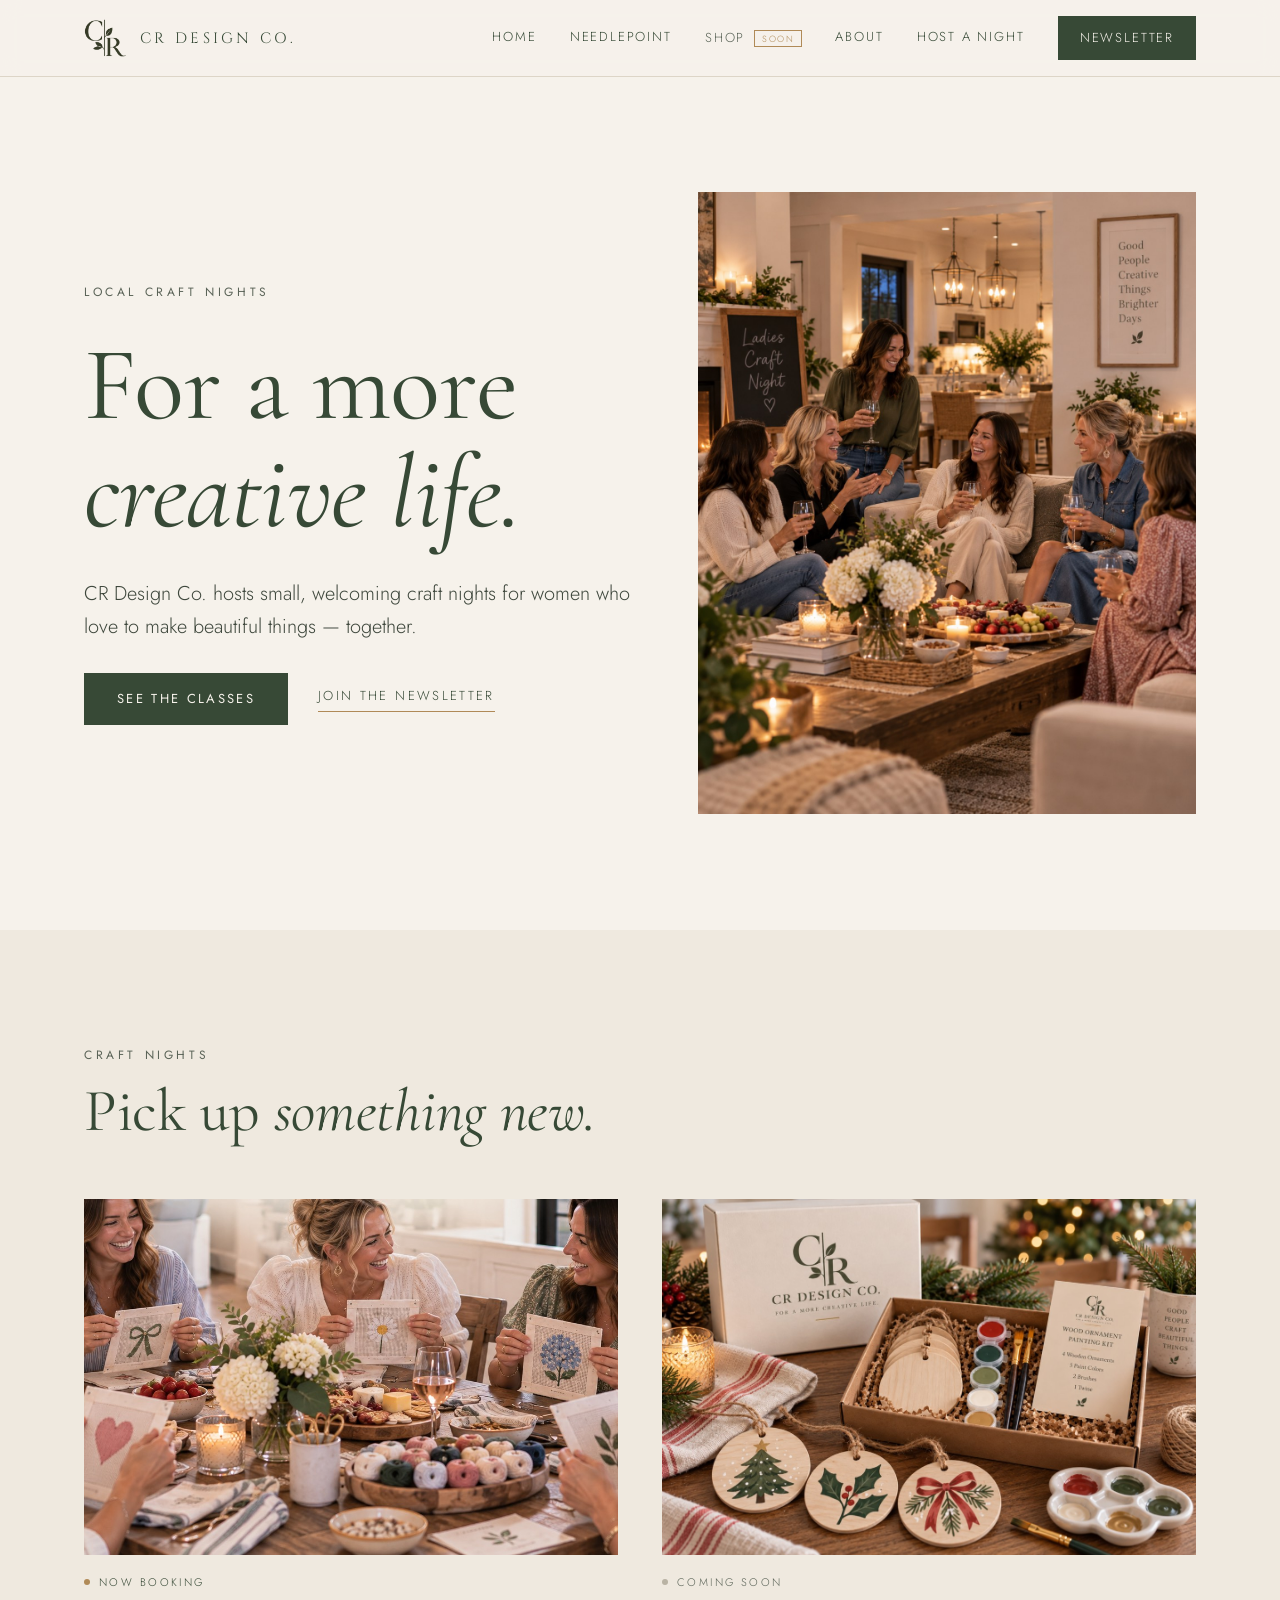
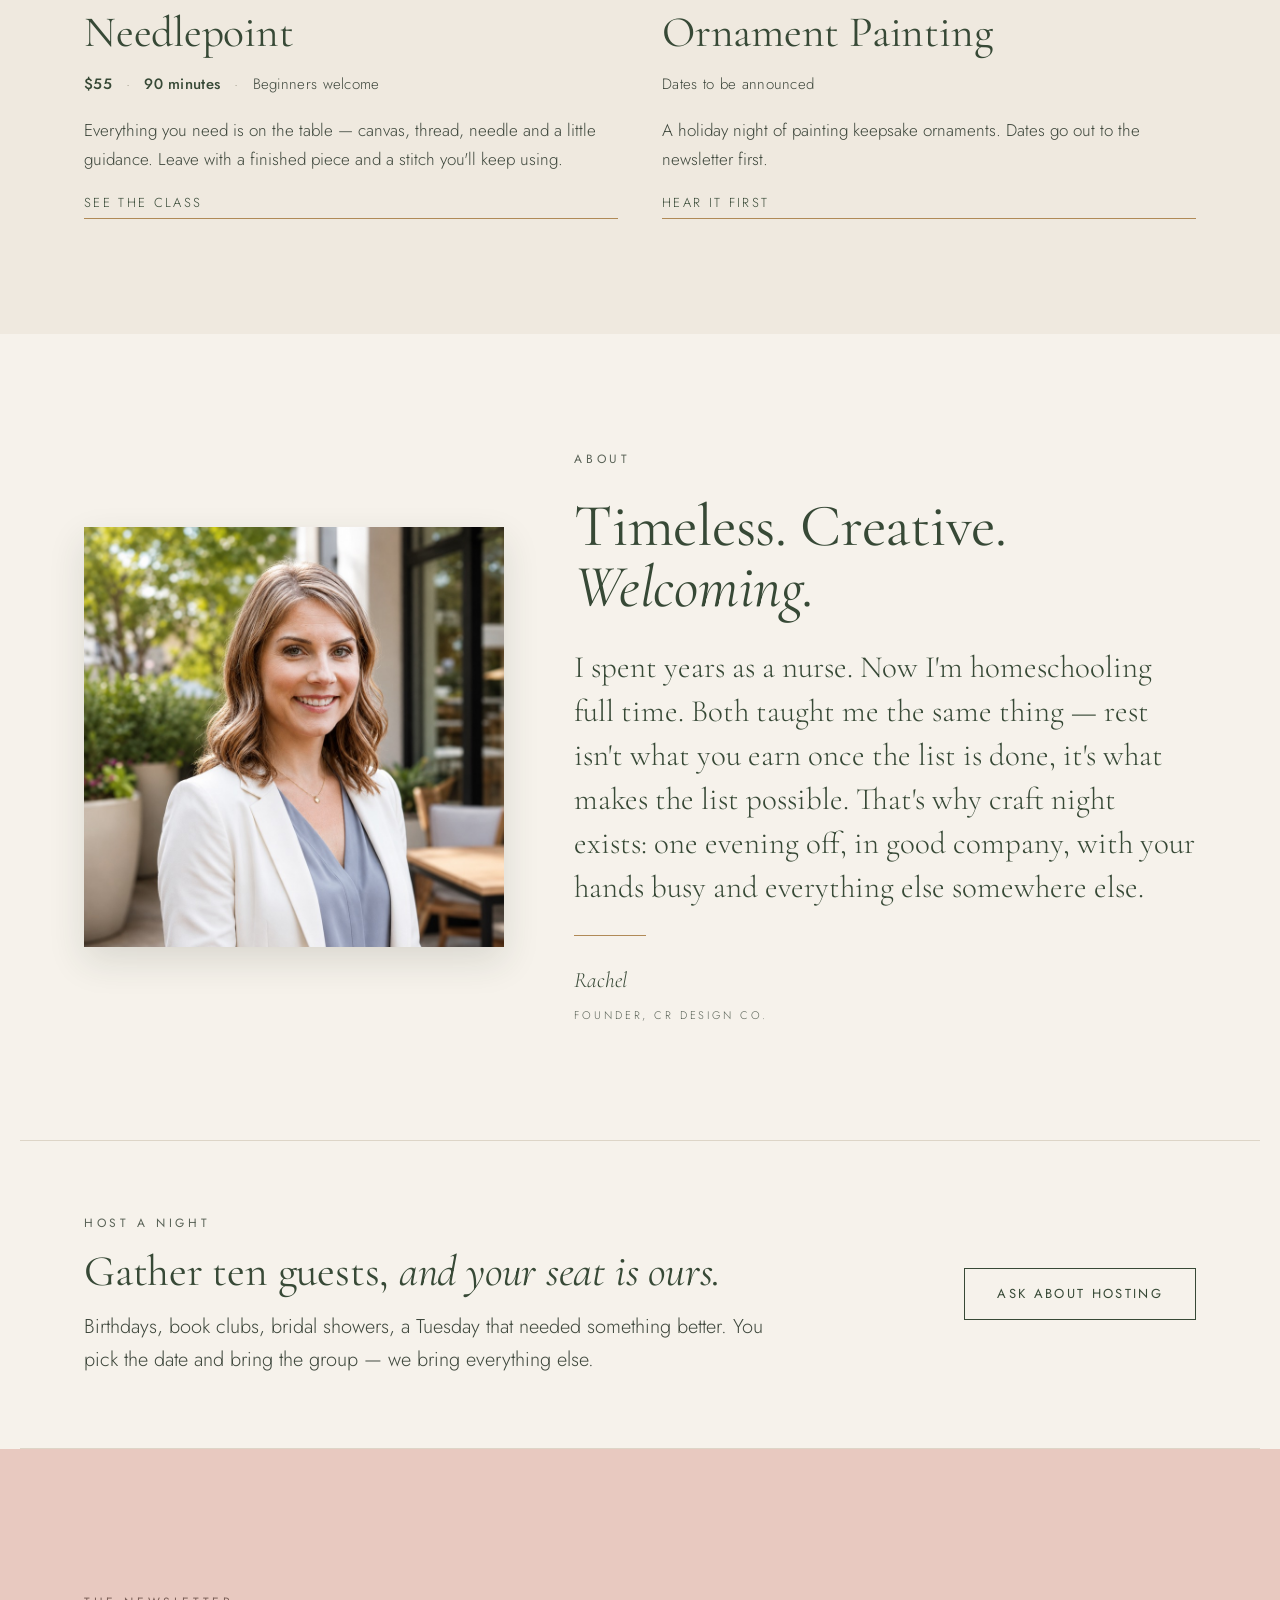
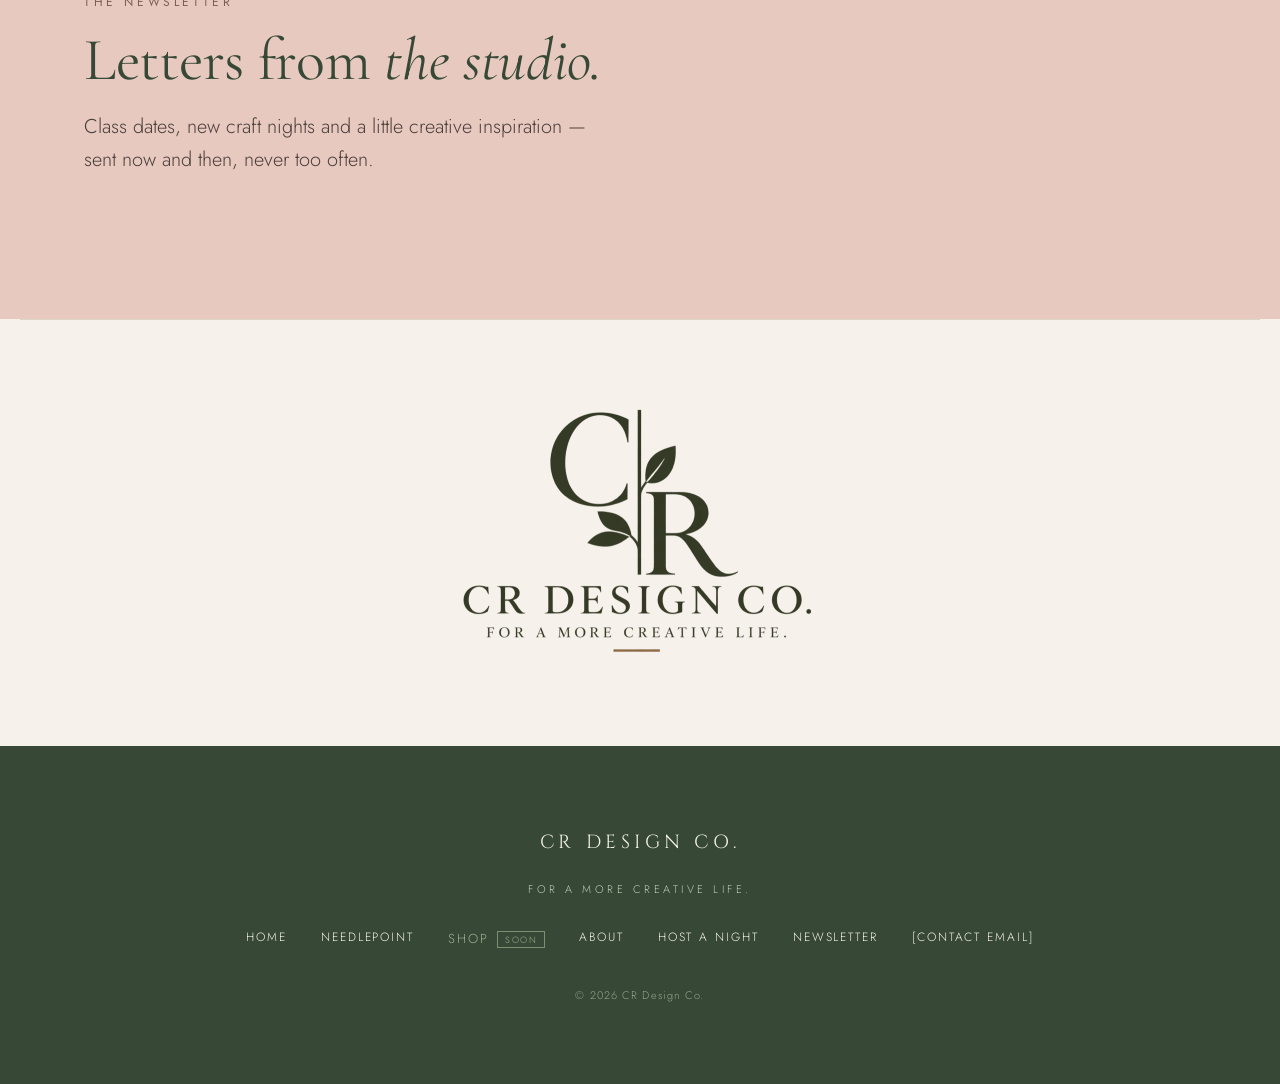
==== commit 3ef15255: "Point the site at crdesignco.com DNS is delegated to Cloudflare with the four GitHub Pages A records" ====
--- a/index.html
+++ b/index.html
@@ -7,8 +7,9 @@
 <link rel="icon" href="assets/logo-mark.png">
 <meta property="og:title" content="CR Design Co.">
 <meta property="og:description" content="Craft nights for a more creative life. Needlepoint classes now booking.">
-<meta property="og:image" content="assets/logo-full.png">
+<meta property="og:image" content="https://crdesignco.com/assets/logo-full.png">
 <meta property="og:type" content="website">
+<meta property="og:url" content="https://crdesignco.com/">
 <style>
   :root{
     color-scheme:light;
--- a/assets/site.css
+++ b/assets/site.css
@@ -290,9 +290,14 @@
      pixels short, which scrolls the button out of view. min-height beats the
      inline height it sets; the slack is invisible once the form's own panel
      is transparent. */
-  width:100%;min-height:380px;border:0;display:block;
+  width:100%;min-height:240px;border:0;display:block;
   background:transparent;color-scheme:normal;
 }
+/* the host form carries seven fields, all stacked — it needs far more room
+   than the newsletter. Must come after the rule above: same specificity,
+   so source order is what decides. */
+.ghl-embed--host iframe{min-height:690px}
+.ghl-embed--seat iframe{min-height:545px}
 
 /* ---------- logo band + footer ---------- */
 .logo-band{
@@ -388,6 +393,13 @@
   font-family:'Cormorant Garamond',Georgia,serif;font-weight:400;
   font-size:clamp(21px,2.4vw,28px);line-height:1.3;color:var(--ink);margin:0;
 }
+/* a value in the spec list that's a link — keep the serif so it still reads as
+   part of the table, and mark it with the brass hairline used elsewhere */
+.spec dd a{
+  color:var(--ink);text-decoration:none;
+  border-bottom:1px solid var(--brass);padding-bottom:2px;
+}
+.spec dd a:hover{border-bottom-color:var(--ink)}
 @media (max-width:620px){.spec div{grid-template-columns:1fr;padding-block:20px}}
 
 /* --- dark green band (host section) --- */
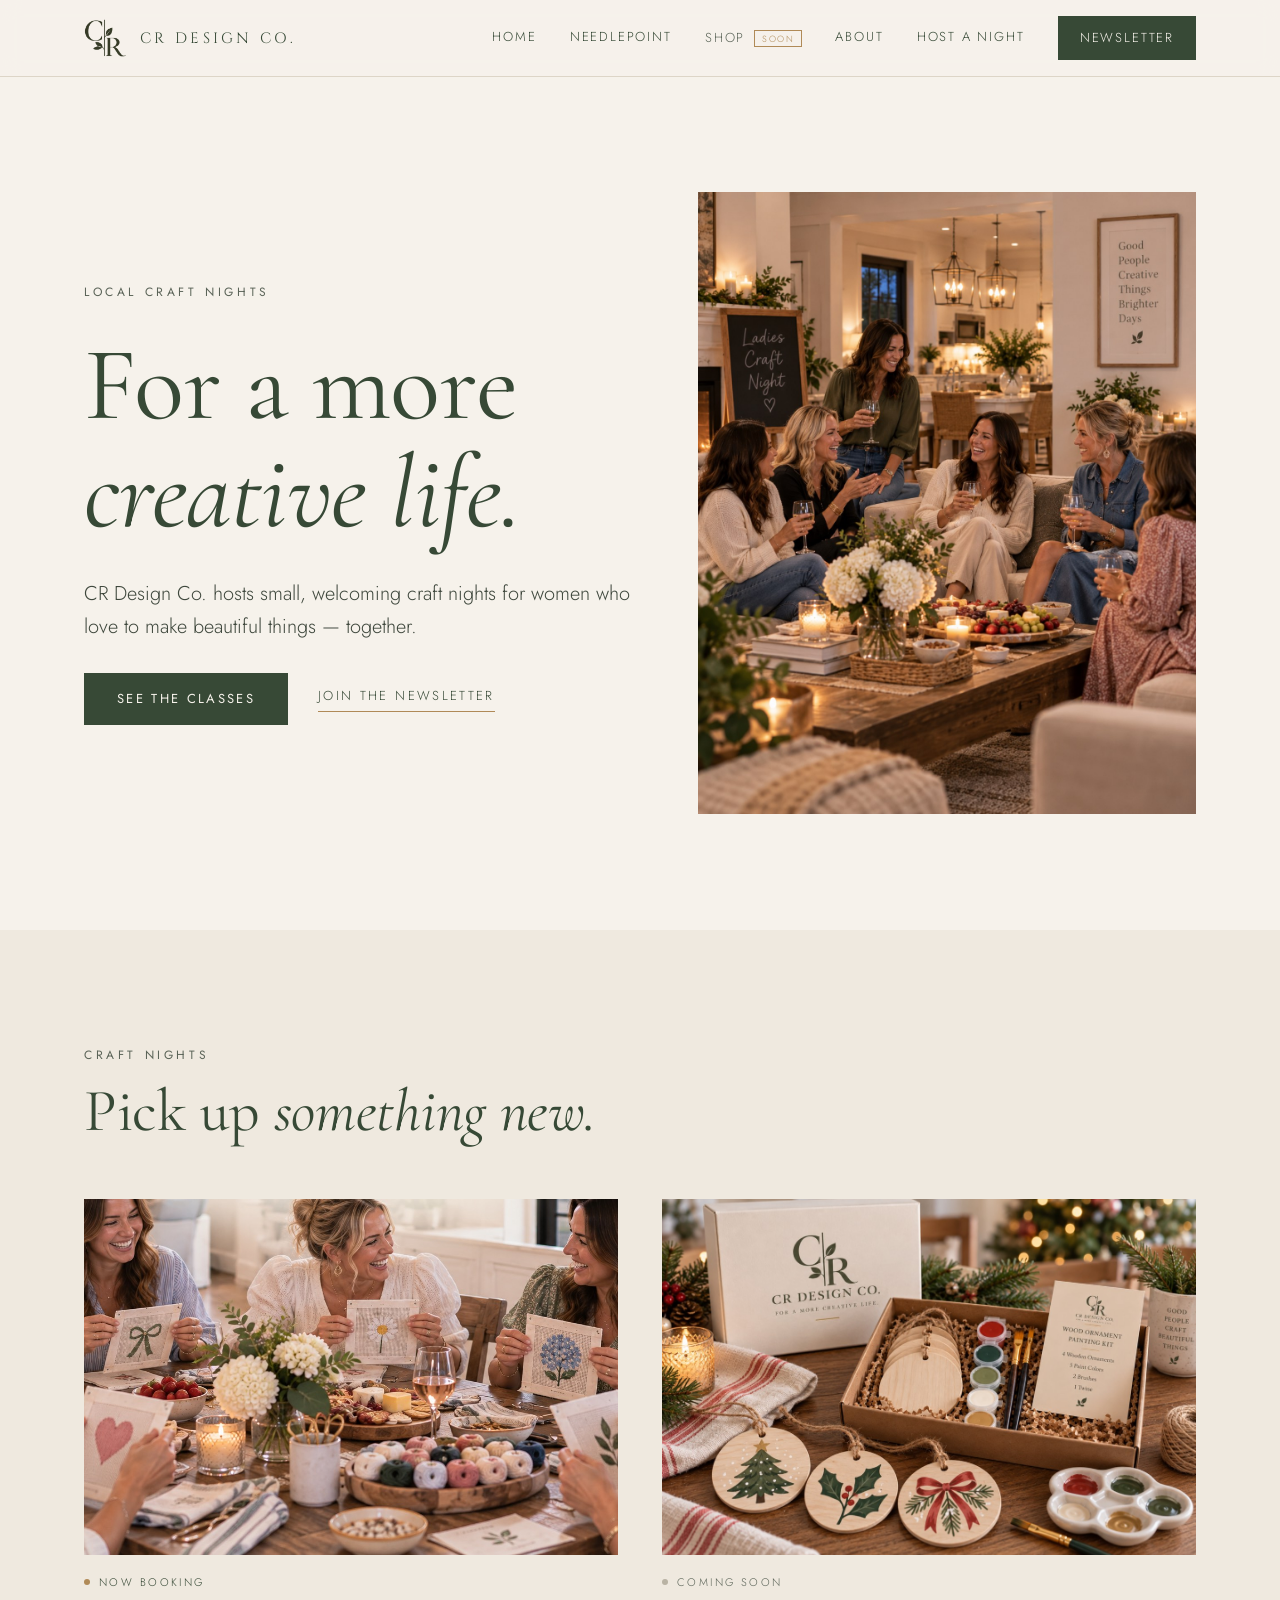
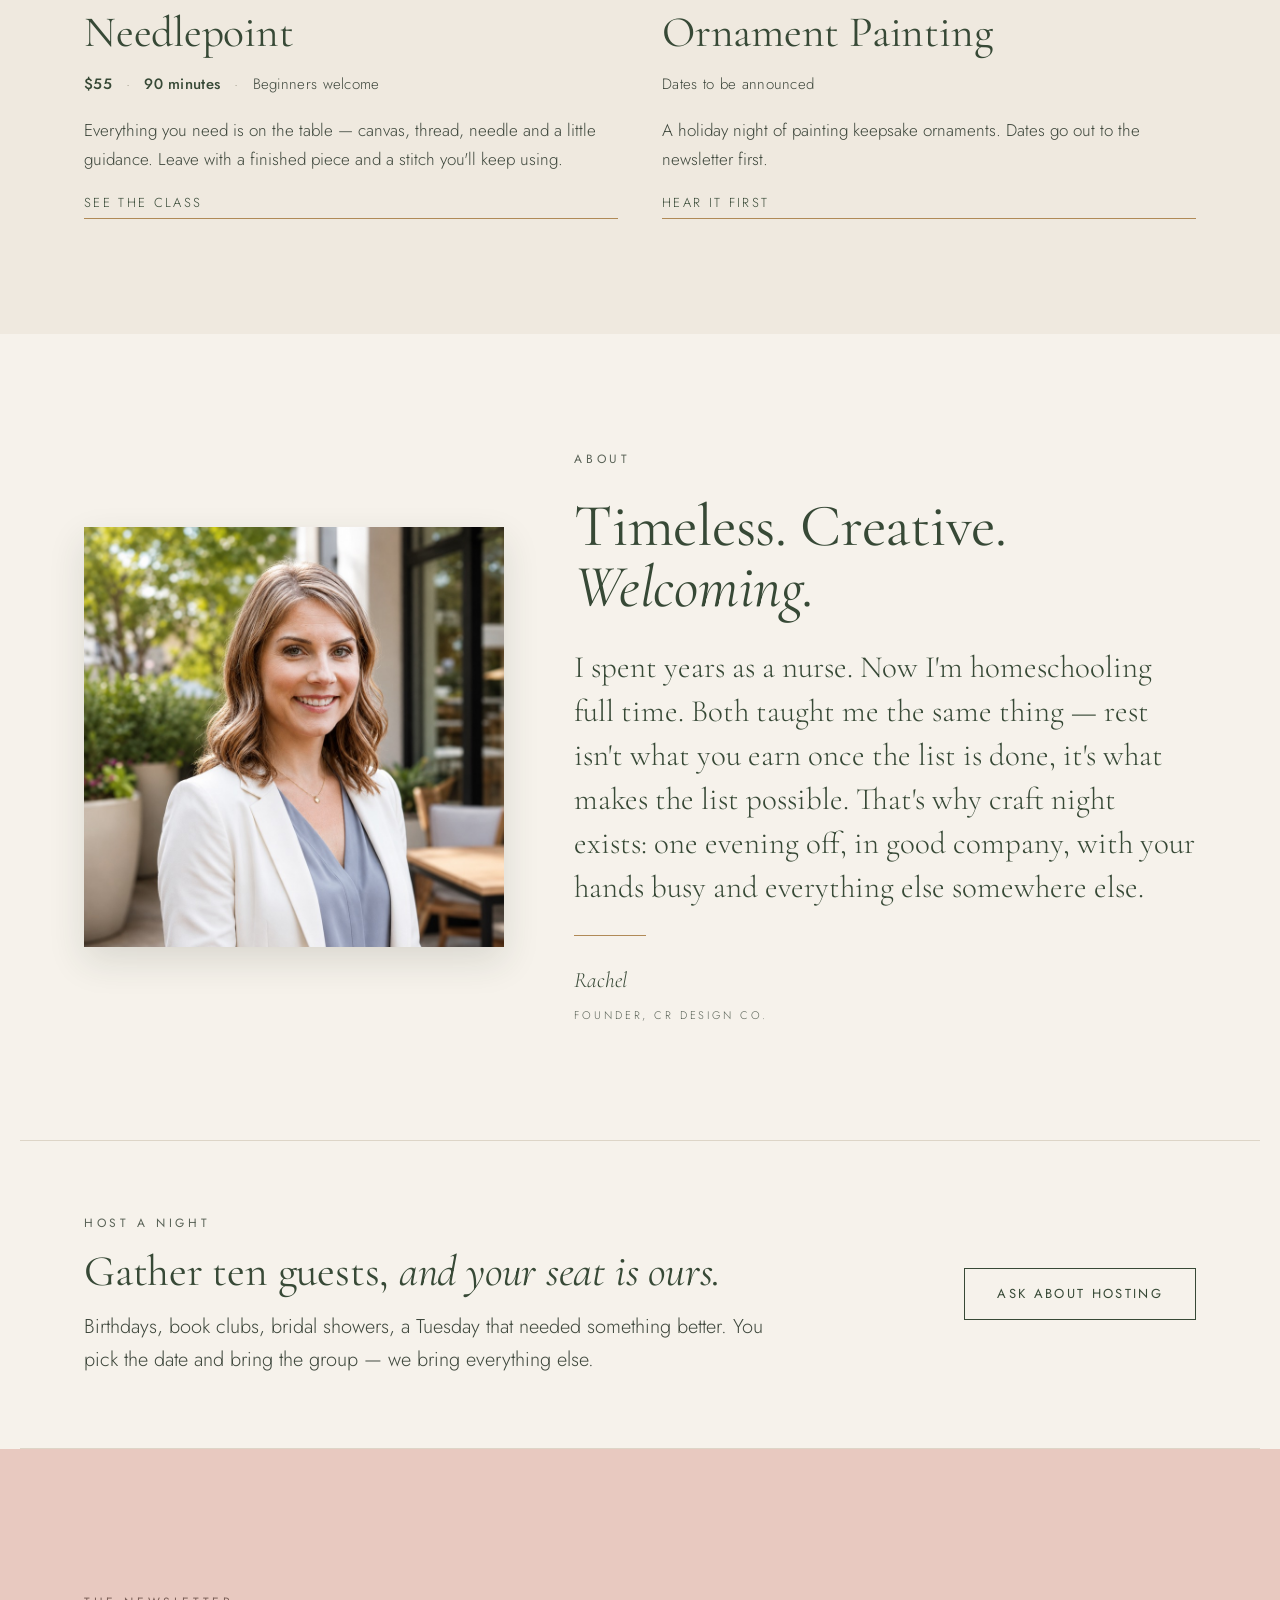
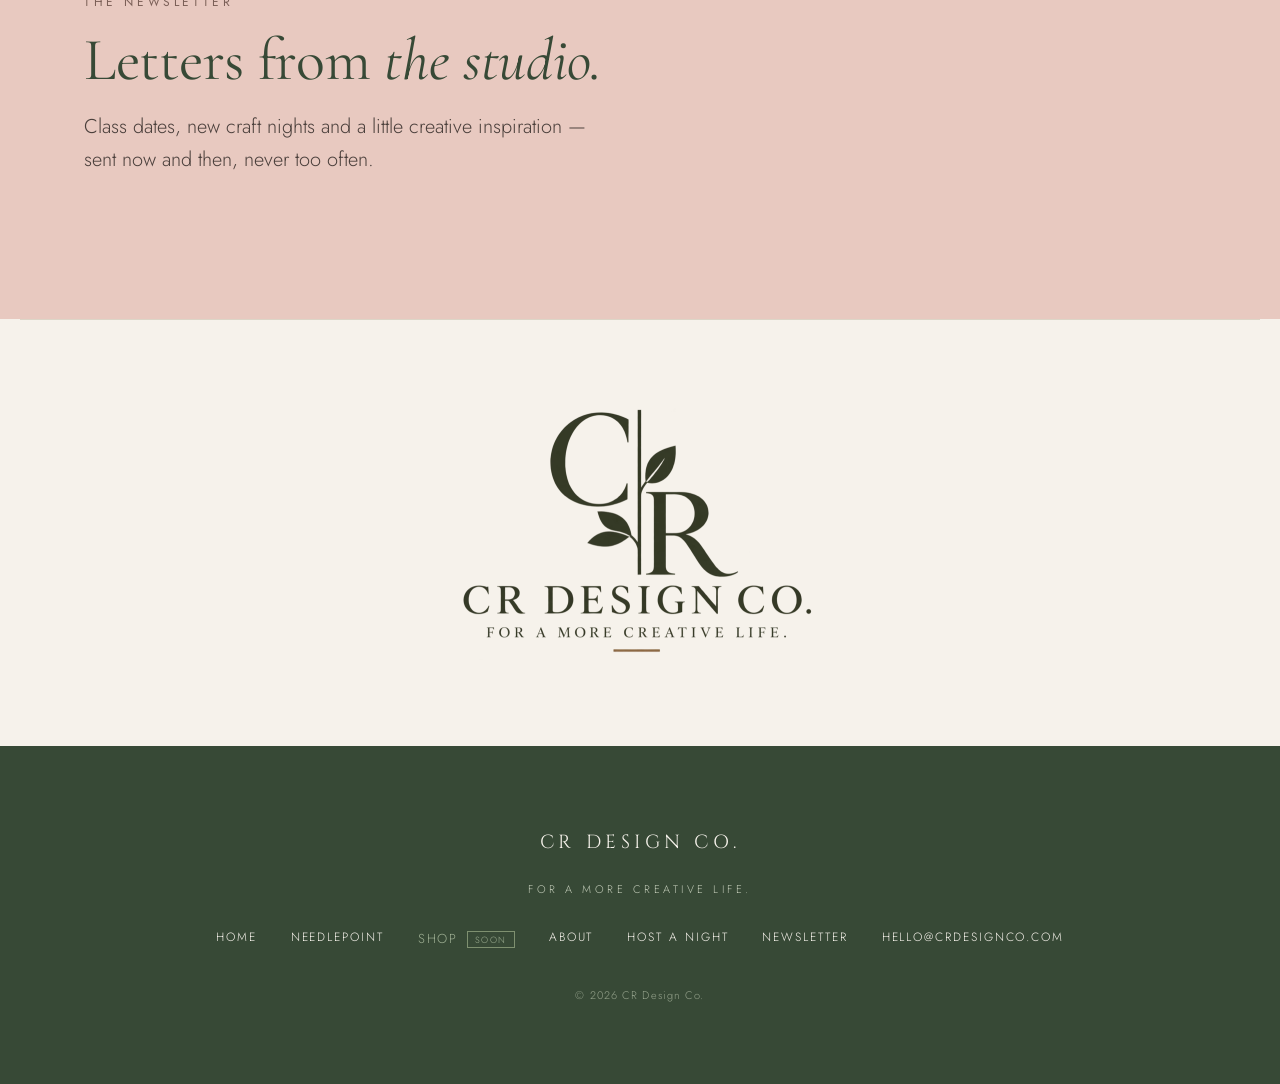
==== commit 46daa5d5: "Set the contact address — no placeholders left hello@crdesignco.com routes through Cloudflare Email " ====
--- a/index.html
+++ b/index.html
@@ -187,7 +187,7 @@
       <a href="index.html#about">About</a>
       <a href="needlepoint.html#host">Host a Night</a>
       <a href="#newsletter">Newsletter</a>
-      <a href="mailto:hello@example.com" id="foot-mail">[CONTACT EMAIL]</a>
+      <a href="mailto:hello@crdesignco.com" id="foot-mail">hello@crdesignco.com</a>
     </nav>
     <p class="foot-fine">© <span id="yr">2026</span> CR Design Co.</p>
   </div>
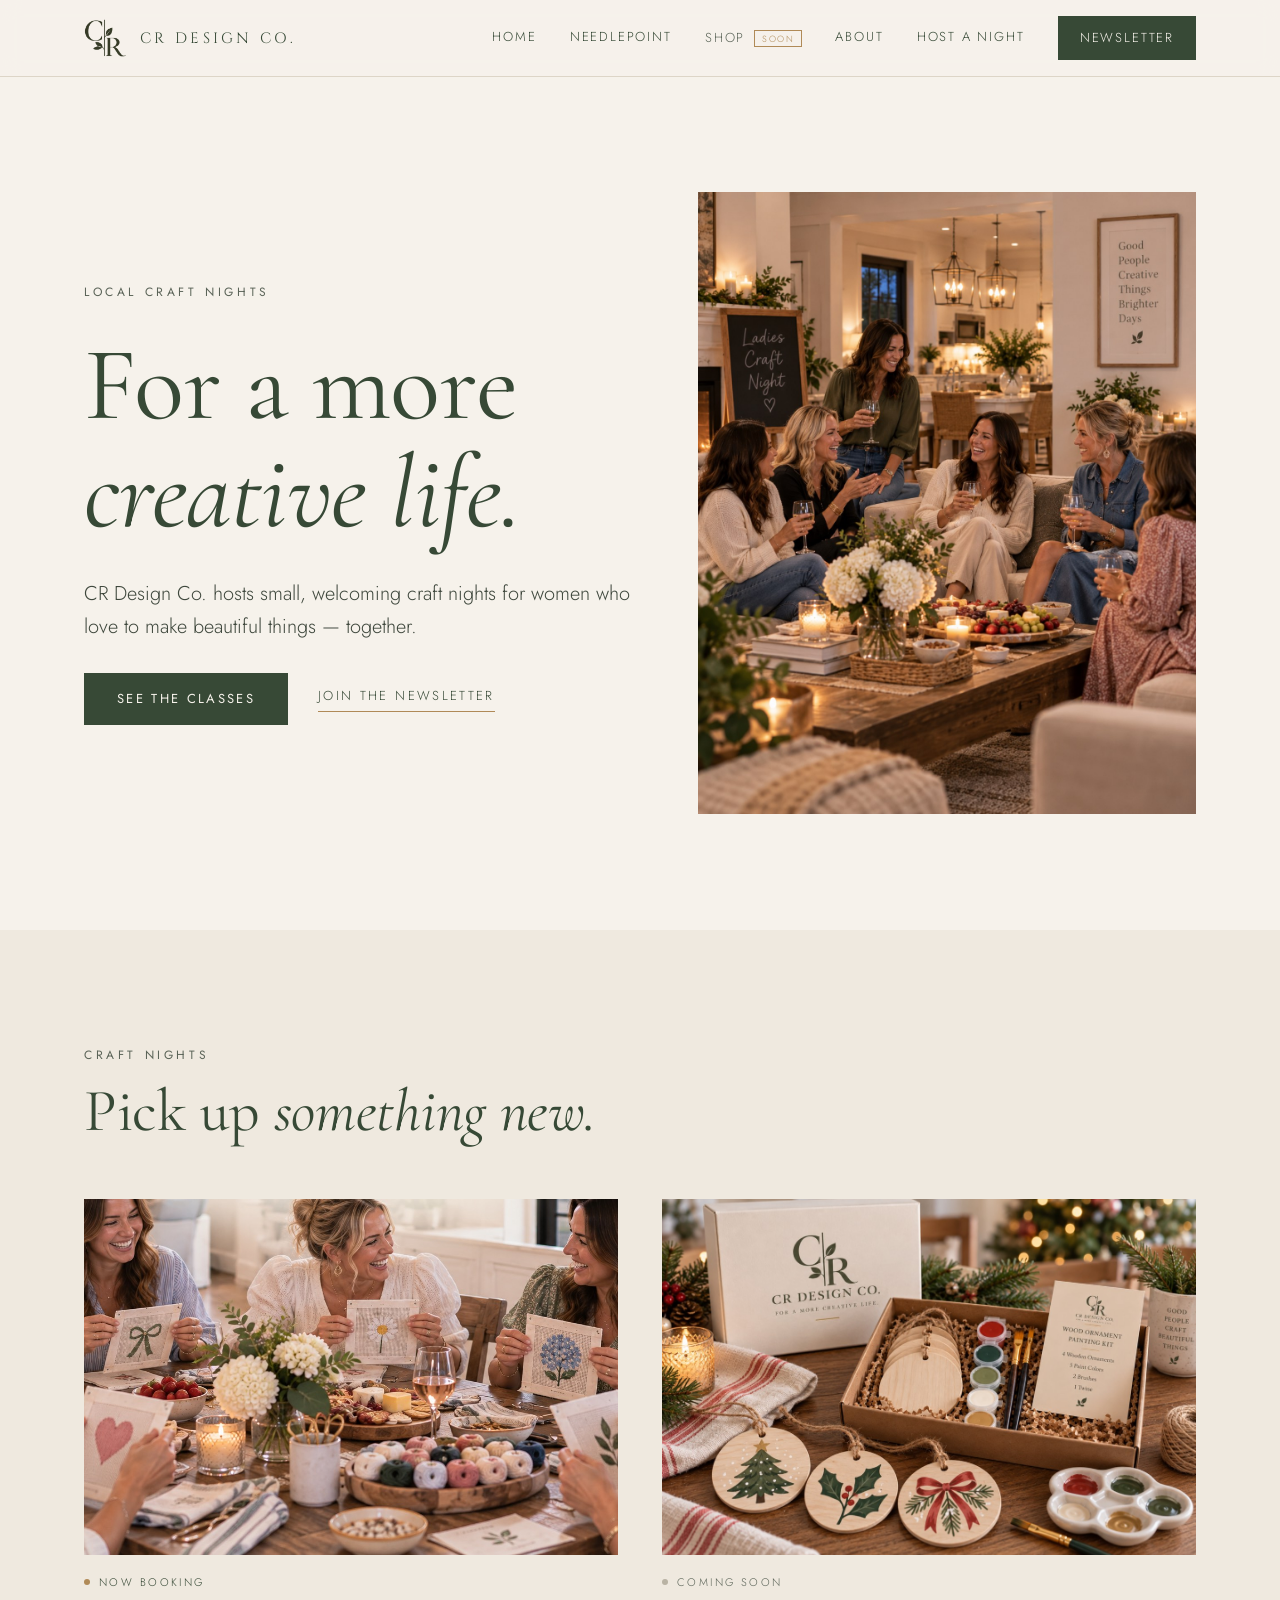
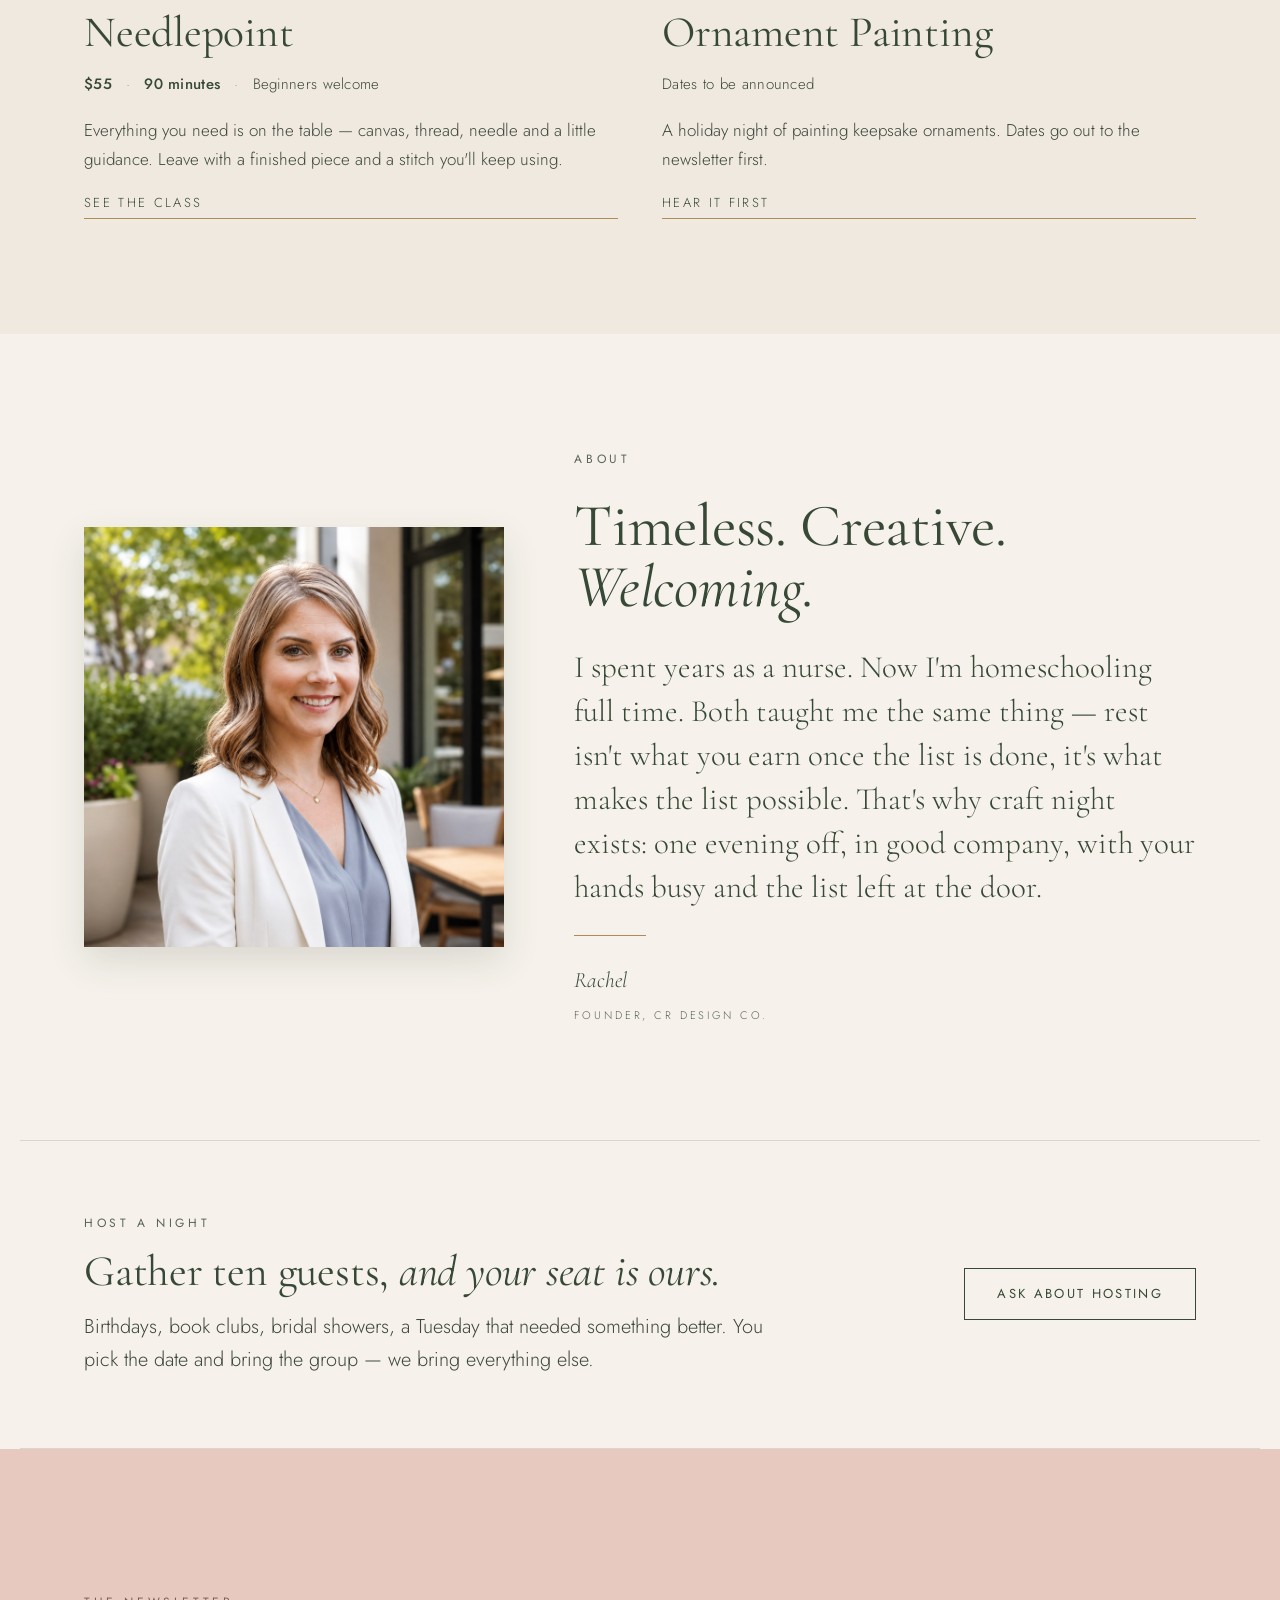
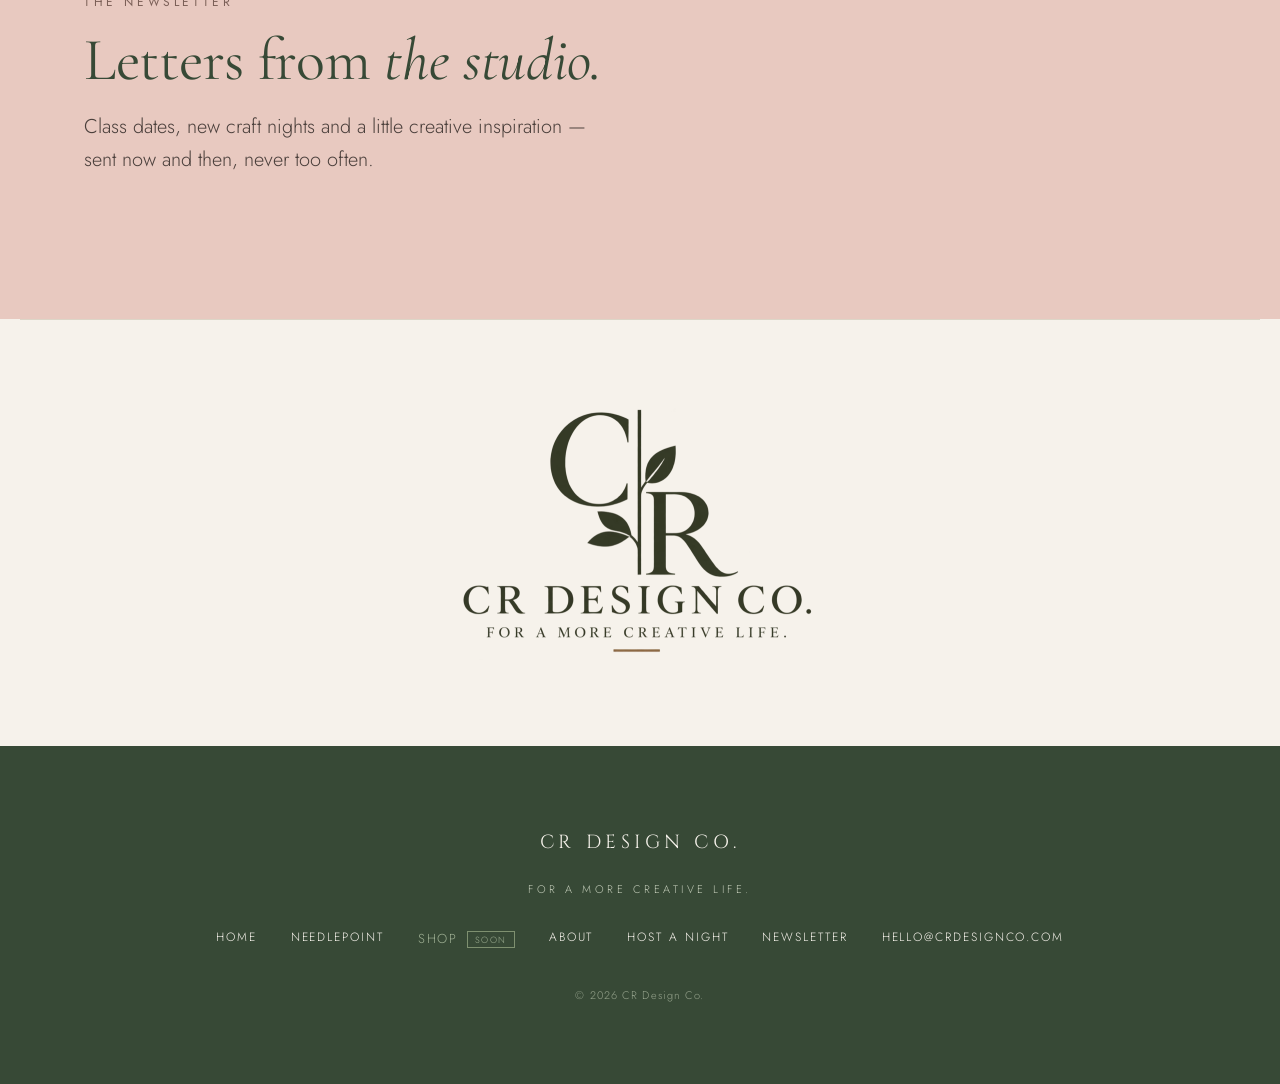
==== commit 4592cc99: "Bio: "everything else somewhere else" -> "the list left at the door" "else" twice in one clause. The" ====
--- a/index.html
+++ b/index.html
@@ -42,6 +42,22 @@
       <a href="needlepoint.html#host" class="hide-sm">Host a Night</a>
       <a href="#newsletter" class="btn-sm">Newsletter</a>
     </nav>
+    <button class="nav-toggle" type="button" id="nav-toggle"
+            aria-expanded="false" aria-controls="mobile-nav">
+      <span class="nav-toggle-bars" aria-hidden="true"><span></span><span></span><span></span></span>
+      <span class="nav-toggle-word">Menu</span>
+    </button>
+  </div>
+  <div class="mobile-nav" id="mobile-nav" hidden>
+    <nav aria-label="Menu">
+      <a href="index.html">Home</a>
+      <a href="needlepoint.html">Needlepoint</a>
+      <span class="nav-soon">Shop<span class="chip">Soon</span></span>
+      <a href="index.html#about">About</a>
+      <a href="needlepoint.html#host">Host a Night</a>
+      <a class="btn" href="#newsletter">Join the newsletter</a>
+      <a class="mobile-nav-mail" href="mailto:hello@crdesignco.com">hello@crdesignco.com</a>
+    </nav>
   </div>
 </header>
 
@@ -118,8 +134,8 @@
         <p class="quote">I spent years as a nurse. Now I'm homeschooling full time.
           Both taught me the same thing — rest isn't what you earn once the list is
           done, it's what makes the list possible. That's why craft night exists: one
-          evening off, in good company, with your hands busy and everything else
-          somewhere else.</p>
+          evening off, in good company, with your hands busy and the list
+          left at the door.</p>
         <hr class="rule">
         <p class="sig">Rachel
           <small>Founder, CR Design Co.</small>
--- a/assets/site.css
+++ b/assets/site.css
@@ -483,3 +483,96 @@
 .trio .slot{aspect-ratio:4/3}
 .trio article{display:flex;flex-direction:column;gap:16px}
 .trio h3{margin:0;font-size:clamp(24px,2.6vw,34px)}
+
+/* ==========================================================================
+   Mobile menu
+   Below 820px the header row has no space for six items, so the nav is
+   replaced by a Menu button and a panel. Desktop is untouched.
+   ========================================================================== */
+
+.nav-toggle{display:none}
+.mobile-nav{display:none}
+
+@media (max-width:820px){
+  .nav{display:none}
+
+  .nav-toggle{
+    display:inline-flex;align-items:center;justify-content:center;
+    width:48px;height:48px;margin-right:-10px;
+    background:none;border:0;cursor:pointer;color:var(--ink);
+  }
+  /* the label stays in the accessibility tree but not on screen — the icon
+     alone is the control, and screen readers still announce "Menu" */
+  .nav-toggle-word{
+    position:absolute;width:1px;height:1px;margin:-1px;padding:0;
+    overflow:hidden;clip-path:inset(50%);white-space:nowrap;border:0;
+  }
+  .nav-toggle-bars{position:relative;display:block;width:24px;height:16px;flex:none}
+  .nav-toggle-bars span{
+    position:absolute;left:0;width:100%;height:1.5px;background:var(--ink);
+    transition:transform .25s ease,opacity .2s ease;
+  }
+  .nav-toggle-bars span:nth-child(1){top:0}
+  .nav-toggle-bars span:nth-child(2){top:50%;transform:translateY(-50%)}
+  .nav-toggle-bars span:nth-child(3){bottom:0}
+  .nav-toggle[aria-expanded="true"] .nav-toggle-bars span:nth-child(1){transform:translateY(7.25px) rotate(45deg)}
+  .nav-toggle[aria-expanded="true"] .nav-toggle-bars span:nth-child(2){opacity:0}
+  .nav-toggle[aria-expanded="true"] .nav-toggle-bars span:nth-child(3){transform:translateY(-7.25px) rotate(-45deg)}
+
+  .mobile-nav{
+    display:block;
+    border-top:1px solid var(--line);
+    background:var(--cream);
+    padding:4px var(--gut) 26px;
+    max-height:calc(100vh - 76px);
+    overflow-y:auto;
+    -webkit-overflow-scrolling:touch;
+  }
+  .mobile-nav nav{display:flex;flex-direction:column}
+  .mobile-nav a,
+  .mobile-nav .nav-soon{
+    display:flex;align-items:center;justify-content:space-between;gap:14px;
+    min-height:58px;
+    font-family:'Cormorant Garamond',Georgia,serif;
+    font-size:27px;font-weight:400;letter-spacing:0;text-transform:none;
+    color:var(--ink);text-decoration:none;white-space:normal;
+    border-bottom:1px solid var(--line);
+  }
+  .mobile-nav .nav-soon{color:var(--ink-soft);cursor:default}
+  .mobile-nav .chip{flex:none}
+  /* the newsletter CTA keeps its button treatment, not the list treatment */
+  .mobile-nav a.btn{
+    justify-content:center;border-bottom:0;margin-top:22px;
+    font-family:'Jost',sans-serif;font-size:13px;letter-spacing:.18em;
+    text-transform:uppercase;color:var(--cream);min-height:54px;
+  }
+  .mobile-nav-mail{
+    border-bottom:0!important;
+    font-family:'Jost',sans-serif!important;font-size:14px!important;
+    letter-spacing:.04em!important;color:var(--ink-soft)!important;
+    min-height:48px!important;justify-content:flex-start!important;
+  }
+  body.nav-open{overflow:hidden}
+}
+
+/* ==========================================================================
+   Mobile touch targets
+   Everything tappable clears 44px. The ::before trick expands the hit area
+   without moving the underline away from the text.
+   ========================================================================== */
+
+@media (max-width:820px){
+  .brand{min-height:48px}
+  .link-u{position:relative}
+  .link-u::before{
+    content:"";position:absolute;left:0;right:0;top:50%;
+    transform:translateY(-50%);height:46px;
+  }
+  .foot-nav{gap:2px 30px}
+  .foot-nav a{min-height:46px;display:inline-flex;align-items:center}
+  .spec dd a{min-height:44px;display:inline-flex;align-items:center}
+  .chip{font-size:10px;padding:4px 8px}
+  /* the host form sits in a padded card; on a 375px screen that padding was
+     taking 56px off the form's width */
+  .form-card{padding:22px 16px}
+}
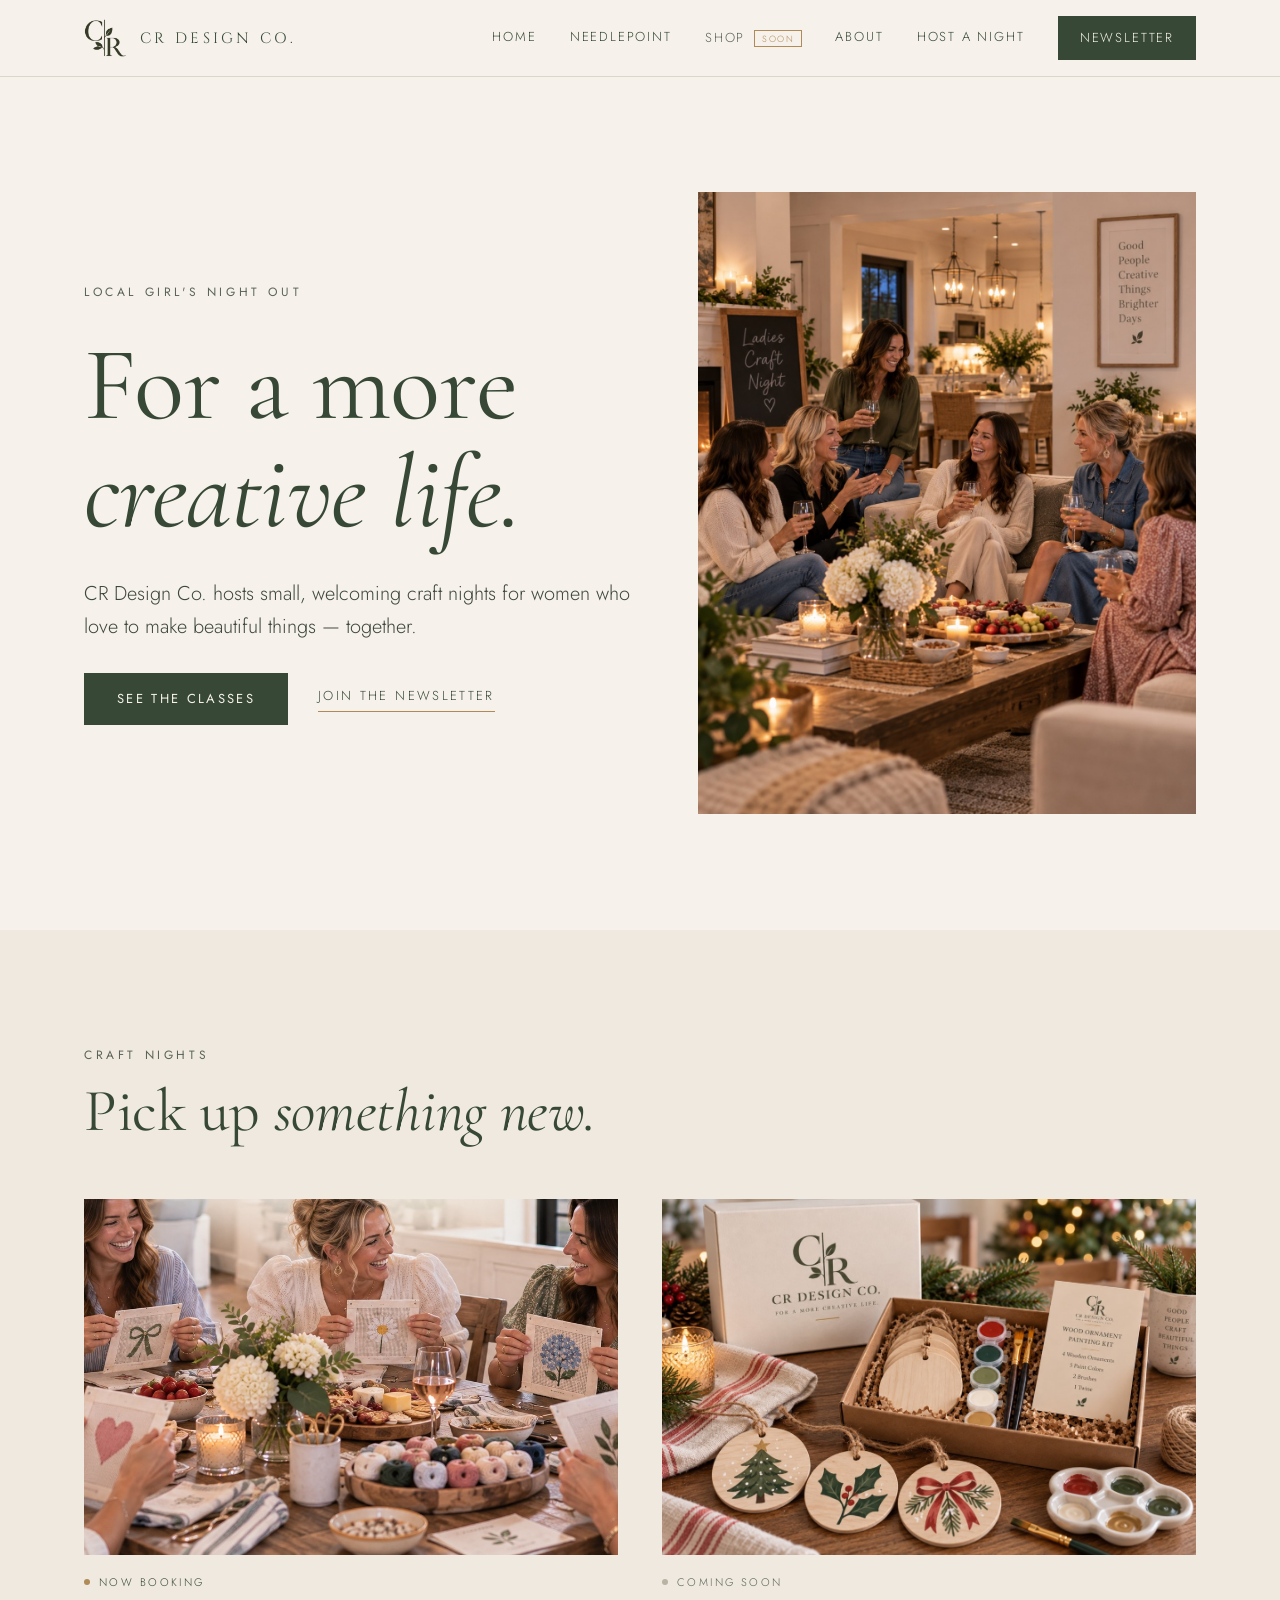
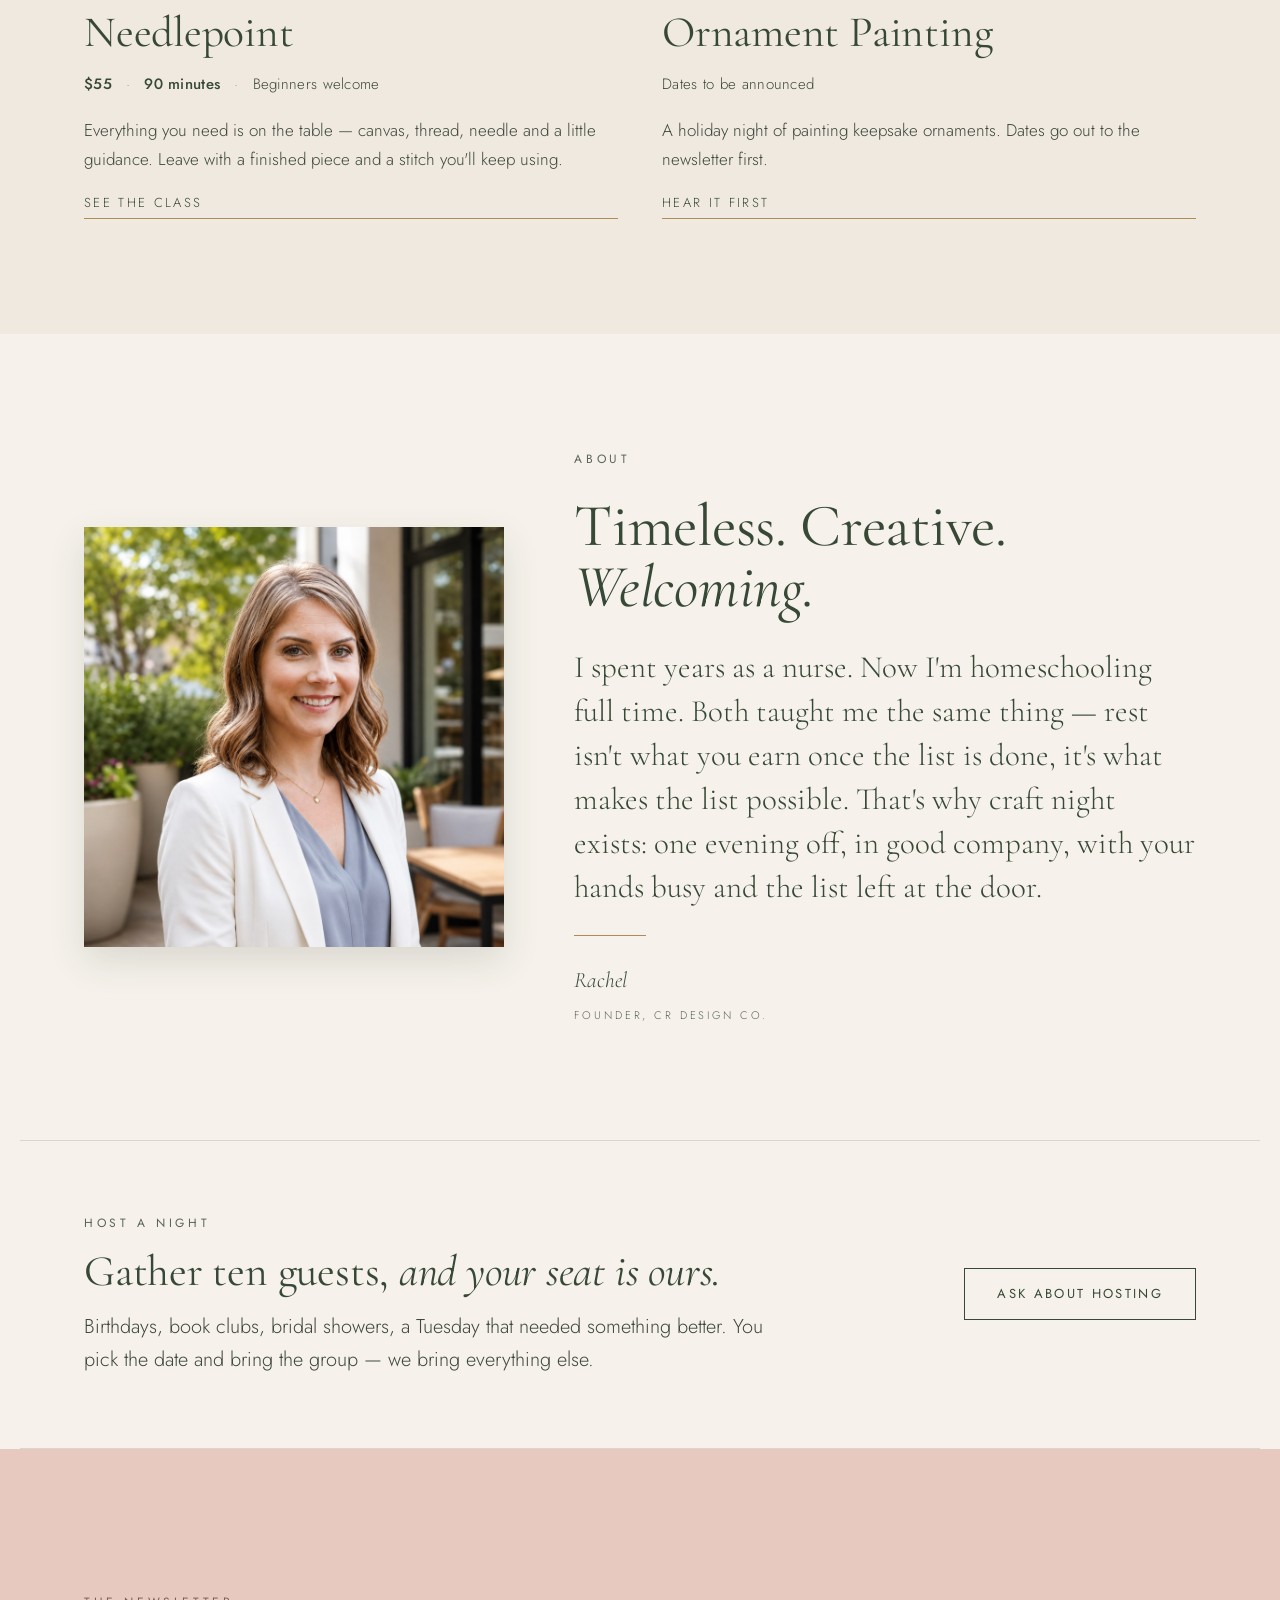
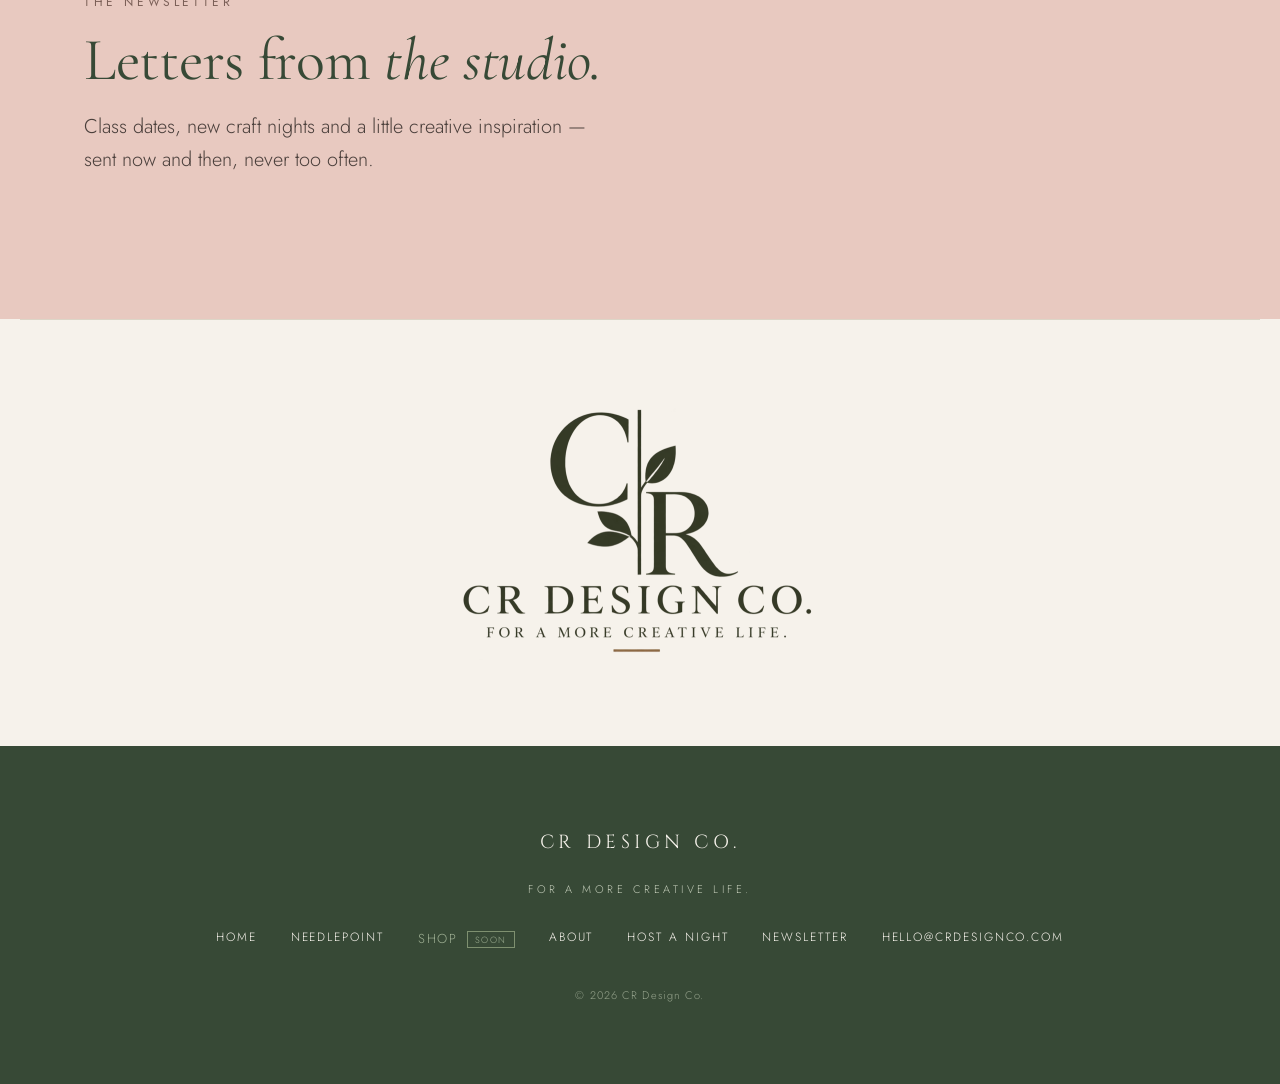
==== commit fbbf92b2: "Hero eyebrow: Local Craft Nights -> Local Girl's Night Out Co-Authored-By: Claude Opus 5.5 <noreply@" ====
--- a/index.html
+++ b/index.html
@@ -67,7 +67,7 @@
   <section>
     <div class="wrap hero-grid">
       <div class="hero-copy">
-        <p class="eyebrow">Local Craft Nights</p>
+        <p class="eyebrow">Local Girl's Night Out</p>
         <h1 class="display">For a more<br><em>creative life.</em></h1>
         <p class="lede">CR Design Co. hosts small, welcoming craft nights for women who
           love to make beautiful things — together.</p>
